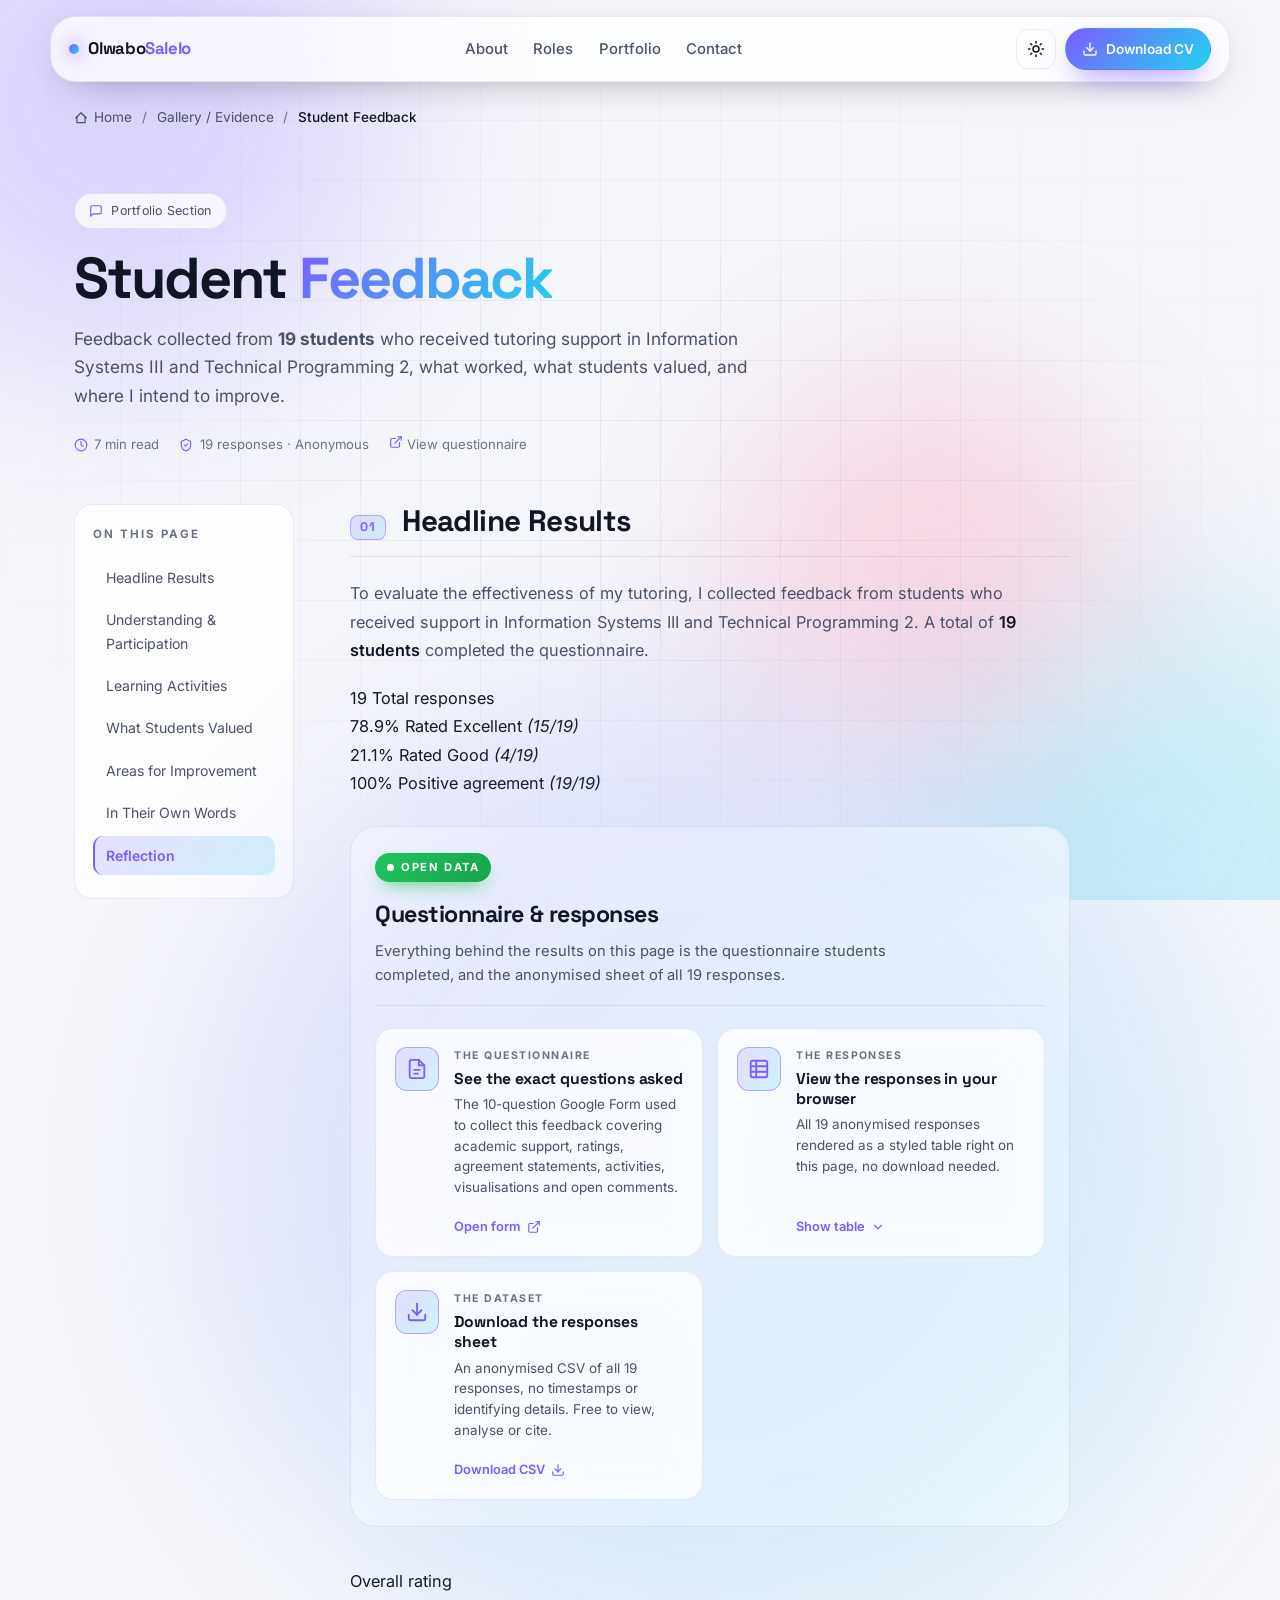
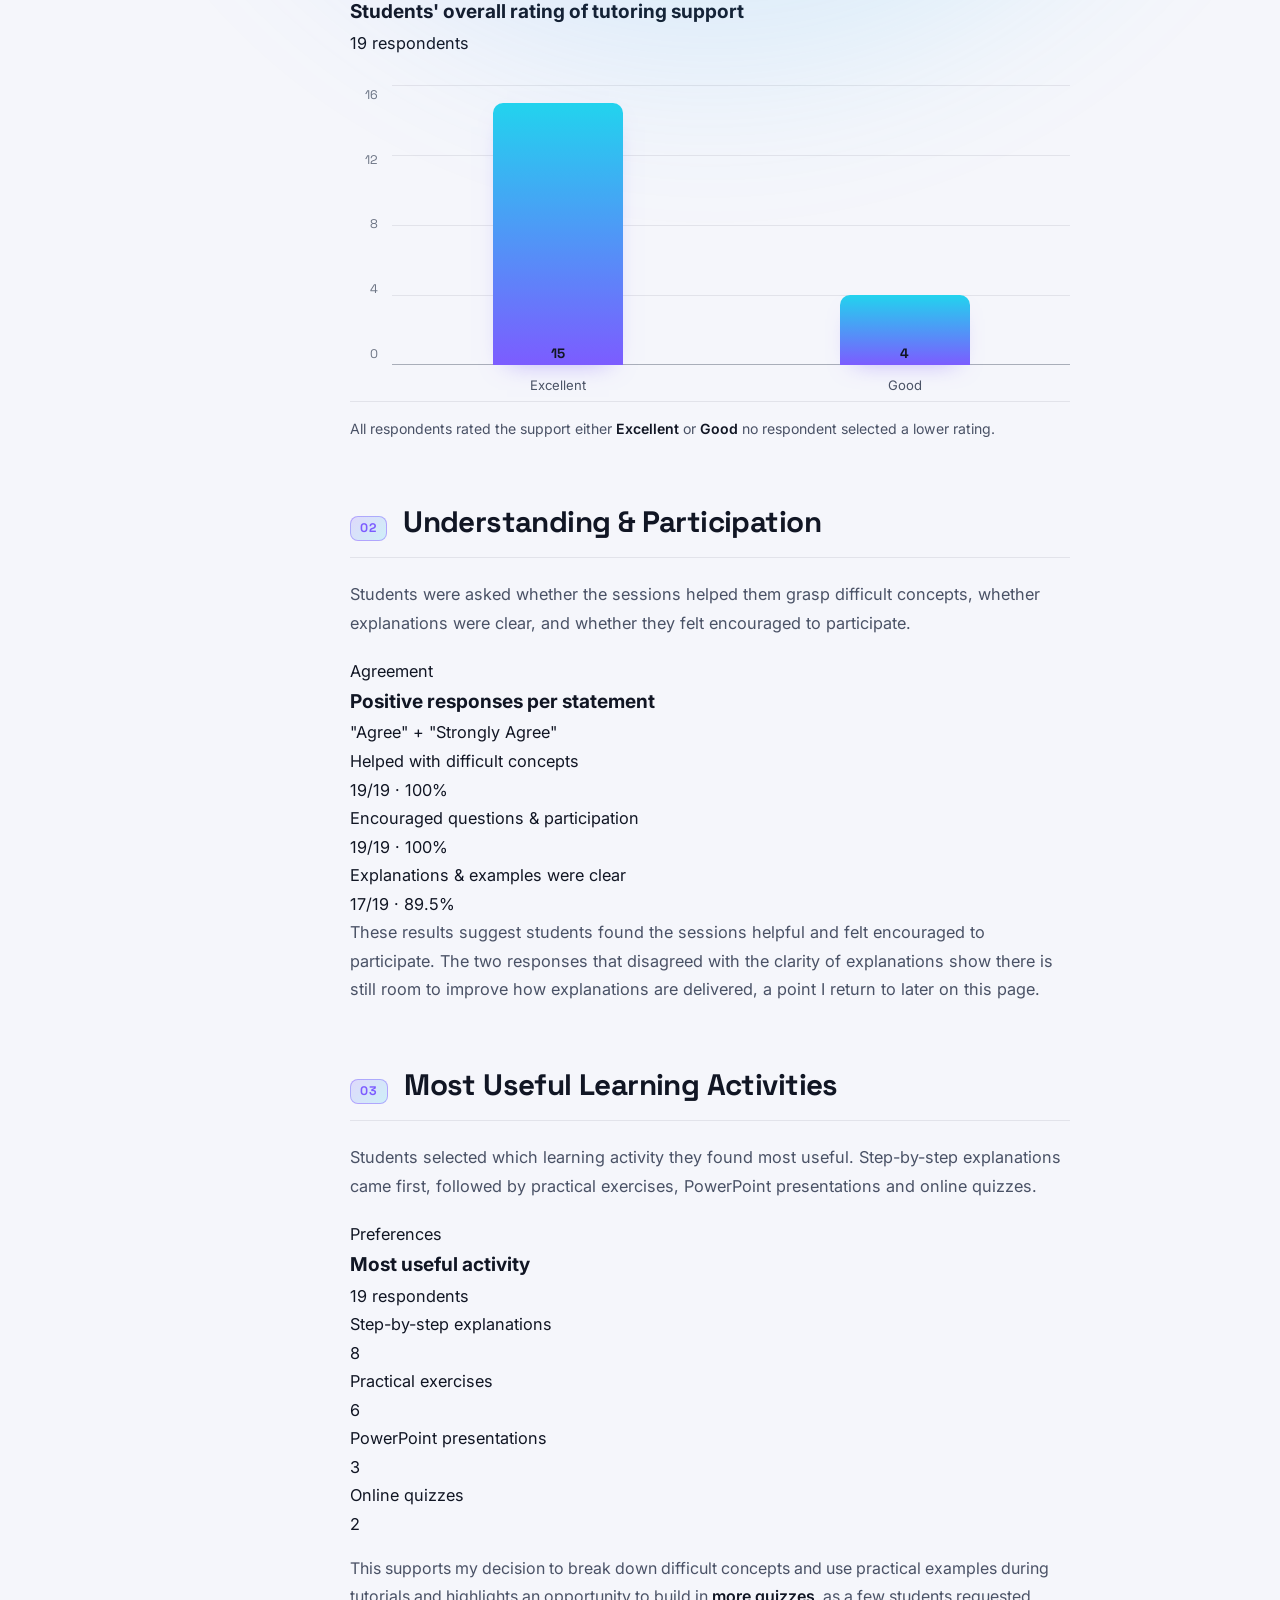
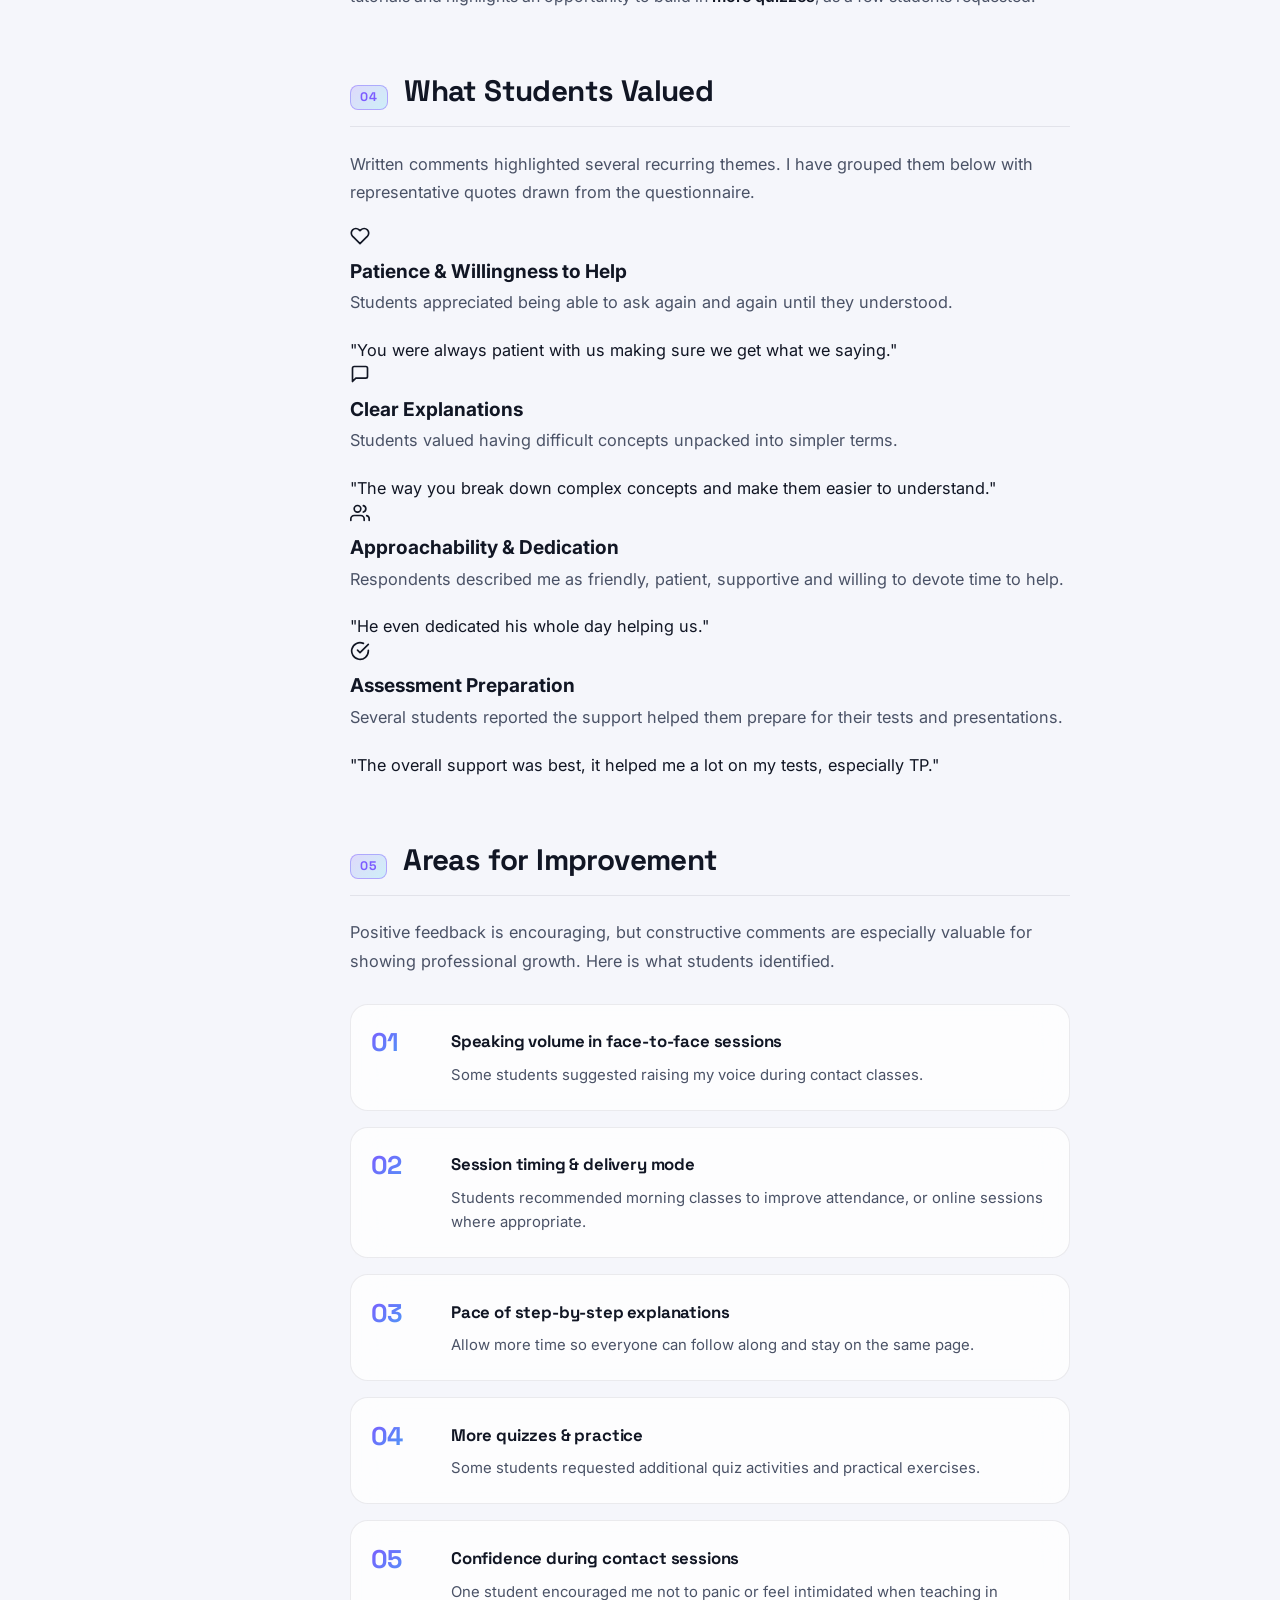
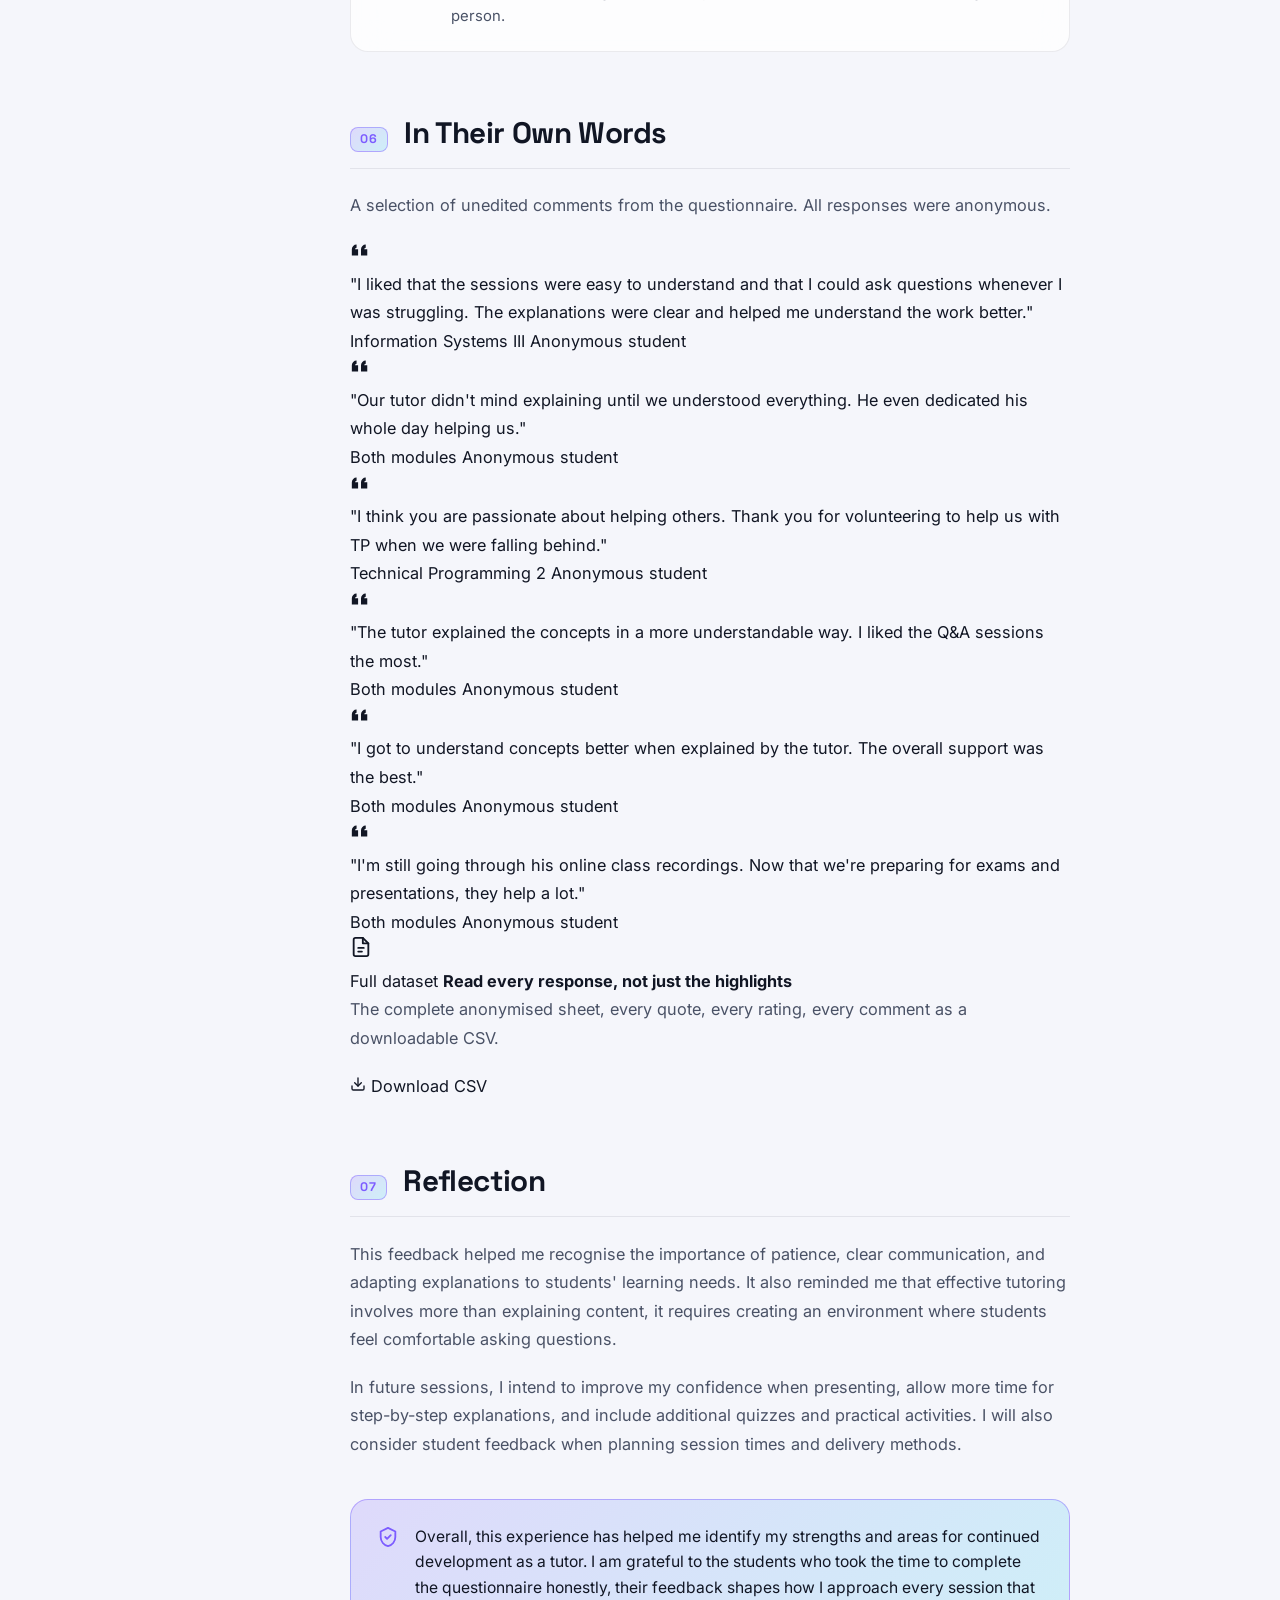
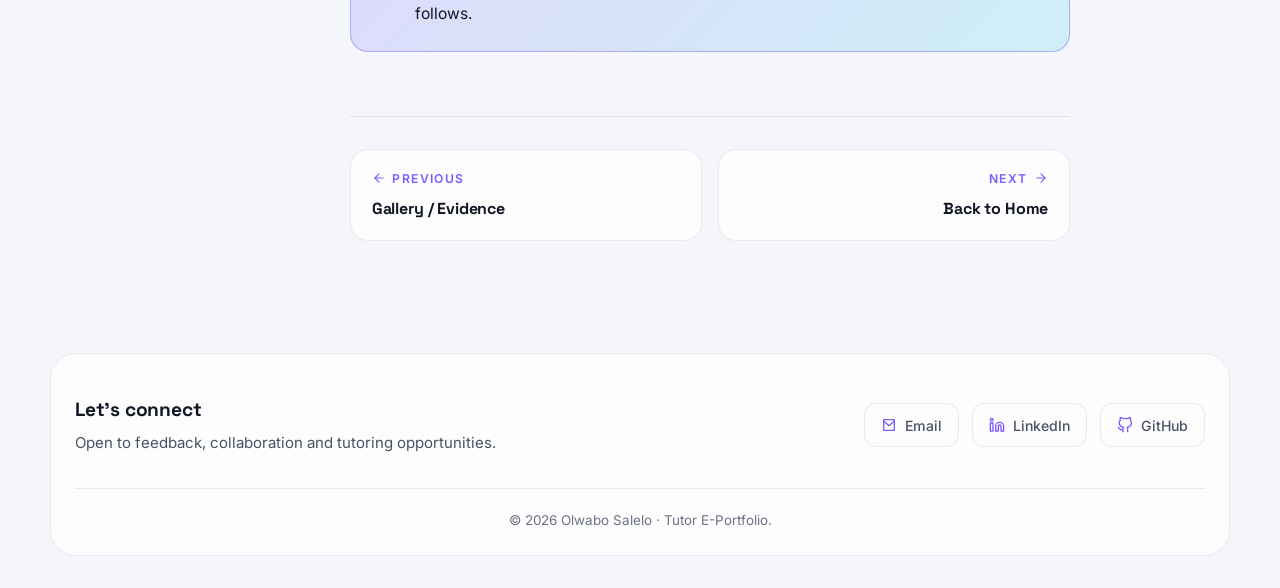
==== pages/feedback.html @ c68f1d9f "Initial commit" ====
<!DOCTYPE html>
<html lang="en" data-theme="dark">
<head>
  <meta charset="UTF-8" />
  <meta name="viewport" content="width=device-width, initial-scale=1.0" />
  <title>Student Feedback | Olwabo Salelo</title>
  <meta name="description" content="Student Feedback — results from 19 students who received tutoring support in Information Systems III and Technical Programming 2." />

  <link rel="preconnect" href="https://fonts.googleapis.com" />
  <link rel="preconnect" href="https://fonts.gstatic.com" crossorigin />
  <link href="https://fonts.googleapis.com/css2?family=Inter:wght@300;400;500;600;700;800&family=Space+Grotesk:wght@500;600;700&display=swap" rel="stylesheet" />

  <link rel="icon" href="../assets/icons/favicon.svg" type="image/svg+xml" />
  <link rel="stylesheet" href="../styles.css" />
  <link rel="stylesheet" href="pages.css" />
</head>
<body>
  <div class="bg-orbs" aria-hidden="true">
    <span class="orb orb-1"></span>
    <span class="orb orb-2"></span>
    <span class="orb orb-3"></span>
    <span class="grid-overlay"></span>
  </div>

  <header class="navbar">
    <a href="../index.html" class="brand" aria-label="Home">
      <span class="brand-dot"></span>
      <span>Olwabo<span class="accent">Salelo</span></span>
    </a>
    <nav class="nav-links" aria-label="Primary">
      <a href="../index.html#about">About</a>
      <a href="../index.html#roles">Roles</a>
      <a href="../index.html#portfolio">Portfolio</a>
      <a href="../index.html#contact">Contact</a>
    </nav>
    <div class="nav-actions">
      <button id="themeToggle" class="icon-btn" aria-label="Toggle theme" title="Toggle theme">
        <svg class="icon-sun" viewBox="0 0 24 24" width="18" height="18" fill="none" stroke="currentColor" stroke-width="2" stroke-linecap="round" stroke-linejoin="round">
          <circle cx="12" cy="12" r="4"/>
          <path d="M12 2v2M12 20v2M4.93 4.93l1.41 1.41M17.66 17.66l1.41 1.41M2 12h2M20 12h2M4.93 19.07l1.41-1.41M17.66 6.34l1.41-1.41"/>
        </svg>
        <svg class="icon-moon" viewBox="0 0 24 24" width="18" height="18" fill="none" stroke="currentColor" stroke-width="2" stroke-linecap="round" stroke-linejoin="round">
          <path d="M21 12.79A9 9 0 1 1 11.21 3 7 7 0 0 0 21 12.79z"/>
        </svg>
      </button>
      <a href="../assets/cv/Olwabo-Salelo-CV.pdf" class="btn btn-primary btn-sm" download>
        <svg viewBox="0 0 24 24" width="16" height="16" fill="none" stroke="currentColor" stroke-width="2" stroke-linecap="round" stroke-linejoin="round">
          <path d="M21 15v4a2 2 0 0 1-2 2H5a2 2 0 0 1-2-2v-4"/>
          <polyline points="7 10 12 15 17 10"/>
          <line x1="12" y1="15" x2="12" y2="3"/>
        </svg>
        <span class="btn-label">Download CV</span>
      </a>
    </div>
  </header>

  <nav class="breadcrumb" aria-label="Breadcrumb">
    <a href="../index.html">
      <svg viewBox="0 0 24 24" width="14" height="14" fill="none" stroke="currentColor" stroke-width="2" stroke-linecap="round" stroke-linejoin="round">
        <path d="M3 12l9-9 9 9"/>
        <path d="M5 10v10h14V10"/>
      </svg>
      Home
    </a>
    <span class="crumb-sep">/</span>
    <a href="gallery.html">Gallery / Evidence</a>
    <span class="crumb-sep">/</span>
    <span class="crumb-current">Student Feedback</span>
  </nav>

  <section class="page-hero">
    <span class="pill">
      <svg viewBox="0 0 24 24" width="14" height="14" fill="none" stroke="currentColor" stroke-width="2" stroke-linecap="round" stroke-linejoin="round">
        <path d="M21 15a2 2 0 0 1-2 2H7l-4 4V5a2 2 0 0 1 2-2h14a2 2 0 0 1 2 2z"/>
      </svg>
      Portfolio Section
    </span>

    <h1>Student <span class="gradient-text">Feedback</span></h1>

    <p class="page-lead">
      Feedback collected from <strong>19 students</strong> who received tutoring support in
      Information Systems III and Technical Programming 2, what worked, what students valued,
      and where I intend to improve.
    </p>

    <div class="page-meta">
      <span>
        <svg viewBox="0 0 24 24" width="14" height="14" fill="none" stroke="currentColor" stroke-width="2" stroke-linecap="round" stroke-linejoin="round">
          <circle cx="12" cy="12" r="10"/>
          <path d="M12 6v6l4 2"/>
        </svg>
        7 min read
      </span>
      <span>
        <svg viewBox="0 0 24 24" width="14" height="14" fill="none" stroke="currentColor" stroke-width="2" stroke-linecap="round" stroke-linejoin="round">
          <path d="M12 2 4 6v6c0 5 3.5 9 8 10 4.5-1 8-5 8-10V6l-8-4z"/>
          <polyline points="9 12 11 14 15 10"/>
        </svg>
        19 responses · Anonymous
      </span>
      <a class="page-meta-link" href="https://forms.gle/jVJKNFsM5Pv3SFj68" target="_blank" rel="noopener">
        <svg viewBox="0 0 24 24" width="14" height="14" fill="none" stroke="currentColor" stroke-width="2" stroke-linecap="round" stroke-linejoin="round">
          <path d="M18 13v6a2 2 0 0 1-2 2H5a2 2 0 0 1-2-2V8a2 2 0 0 1 2-2h6"/>
          <polyline points="15 3 21 3 21 9"/>
          <line x1="10" y1="14" x2="21" y2="3"/>
        </svg>
        View questionnaire
      </a>
    </div>
  </section>

  <main class="page-layout">
    <!-- Sticky TOC -->
    <aside class="toc" aria-label="On this page">
      <p class="toc-title">On this page</p>
      <ul>
        <li><a href="#headline" class="toc-link">Headline Results</a></li>
        <li><a href="#understanding" class="toc-link">Understanding &amp; Participation</a></li>
        <li><a href="#activities" class="toc-link">Learning Activities</a></li>
        <li><a href="#appreciated" class="toc-link">What Students Valued</a></li>
        <li><a href="#improve" class="toc-link">Areas for Improvement</a></li>
        <li><a href="#voices" class="toc-link">In Their Own Words</a></li>
        <li><a href="#reflection" class="toc-link">Reflection</a></li>
      </ul>
    </aside>

    <article class="prose">
      <section id="headline" class="prose-section">
        <h2 class="prose-h2">
          <span class="h2-num">01</span>
          Headline Results
        </h2>

        <p>
          To evaluate the effectiveness of my tutoring, I collected feedback from students
          who received support in Information Systems III and Technical Programming 2.
          A total of <strong>19 students</strong> completed the questionnaire.
        </p>

        <div class="stat-cards">
          <div class="stat-card">
            <span class="stat-card-value">19</span>
            <span class="stat-card-label">Total responses</span>
          </div>
          <div class="stat-card">
            <span class="stat-card-value">78.9<span class="stat-card-unit">%</span></span>
            <span class="stat-card-label">Rated Excellent <em>(15/19)</em></span>
          </div>
          <div class="stat-card">
            <span class="stat-card-value">21.1<span class="stat-card-unit">%</span></span>
            <span class="stat-card-label">Rated Good <em>(4/19)</em></span>
          </div>
          <div class="stat-card">
            <span class="stat-card-value">100<span class="stat-card-unit">%</span></span>
            <span class="stat-card-label">Positive agreement <em>(19/19)</em></span>
          </div>
        </div>

        <div class="open-data">
          <header class="open-data-head">
            <span class="open-data-badge">
              <span class="open-data-dot"></span>
              Open data
            </span>
            <h3>Questionnaire &amp; responses</h3>
            <p>
              Everything behind the results on this page is the questionnaire students
              completed, and the anonymised sheet of all 19 responses.
            </p>
          </header>

          <div class="open-data-grid">

            <a class="open-data-card" href="https://forms.gle/jVJKNFsM5Pv3SFj68" target="_blank" rel="noopener">
              <div class="open-data-icon">
                <svg viewBox="0 0 24 24" width="22" height="22" fill="none" stroke="currentColor" stroke-width="2" stroke-linecap="round" stroke-linejoin="round">
                  <path d="M14 2H6a2 2 0 0 0-2 2v16a2 2 0 0 0 2 2h12a2 2 0 0 0 2-2V8z"/>
                  <polyline points="14 2 14 8 20 8"/>
                  <line x1="9" y1="13" x2="15" y2="13"/>
                  <line x1="9" y1="17" x2="13" y2="17"/>
                </svg>
              </div>
              <div class="open-data-body">
                <span class="open-data-label">The questionnaire</span>
                <strong>See the exact questions asked</strong>
                <p>
                  The 10-question Google Form used to collect this feedback covering
                  academic support, ratings, agreement statements, activities,
                  visualisations and open comments.
                </p>
              </div>
              <span class="open-data-action">
                Open form
                <svg viewBox="0 0 24 24" width="14" height="14" fill="none" stroke="currentColor" stroke-width="2" stroke-linecap="round" stroke-linejoin="round">
                  <path d="M18 13v6a2 2 0 0 1-2 2H5a2 2 0 0 1-2-2V8a2 2 0 0 1 2-2h6"/>
                  <polyline points="15 3 21 3 21 9"/>
                  <line x1="10" y1="14" x2="21" y2="3"/>
                </svg>
              </span>
            </a>

            <button class="open-data-card" type="button" data-toggle-responses aria-expanded="false" aria-controls="responsesTable">
              <div class="open-data-icon">
                <svg viewBox="0 0 24 24" width="22" height="22" fill="none" stroke="currentColor" stroke-width="2" stroke-linecap="round" stroke-linejoin="round">
                  <rect x="3" y="3" width="18" height="18" rx="2"/>
                  <line x1="3" y1="9" x2="21" y2="9"/>
                  <line x1="3" y1="15" x2="21" y2="15"/>
                  <line x1="9" y1="3" x2="9" y2="21"/>
                </svg>
              </div>
              <div class="open-data-body">
                <span class="open-data-label">The responses</span>
                <strong id="responsesToggleLabel">View the responses in your browser</strong>
                <p>
                  All 19 anonymised responses rendered as a styled table right on this
                  page, no download needed.
                </p>
              </div>
              <span class="open-data-action">
                <span id="responsesToggleText">Show table</span>
                <svg viewBox="0 0 24 24" width="14" height="14" fill="none" stroke="currentColor" stroke-width="2" stroke-linecap="round" stroke-linejoin="round">
                  <polyline points="6 9 12 15 18 9"/>
                </svg>
              </span>
            </button>

            <a class="open-data-card" href="../assets/docs/feedback/student-feedback-2026.csv" download="student-feedback-2026.csv">
              <div class="open-data-icon">
                <svg viewBox="0 0 24 24" width="22" height="22" fill="none" stroke="currentColor" stroke-width="2" stroke-linecap="round" stroke-linejoin="round">
                  <path d="M21 15v4a2 2 0 0 1-2 2H5a2 2 0 0 1-2-2v-4"/>
                  <polyline points="7 10 12 15 17 10"/>
                  <line x1="12" y1="15" x2="12" y2="3"/>
                </svg>
              </div>
              <div class="open-data-body">
                <span class="open-data-label">The dataset</span>
                <strong>Download the responses sheet</strong>
                <p>
                  An anonymised CSV of all 19 responses, no timestamps or identifying
                  details. Free to view, analyse or cite.
                </p>
              </div>
              <span class="open-data-action">
                Download CSV
                <svg viewBox="0 0 24 24" width="14" height="14" fill="none" stroke="currentColor" stroke-width="2" stroke-linecap="round" stroke-linejoin="round">
                  <path d="M21 15v4a2 2 0 0 1-2 2H5a2 2 0 0 1-2-2v-4"/>
                  <polyline points="7 10 12 15 17 10"/>
                  <line x1="12" y1="15" x2="12" y2="3"/>
                </svg>
              </span>
            </a>

          </div>


          <div class="responses-table-wrap" id="responsesTable" hidden>
            <div class="responses-toolbar">
              <span class="responses-count">19 responses · Anonymous</span>
              <div class="responses-toolbar-actions">
                <label class="responses-search">
                  <svg viewBox="0 0 24 24" width="14" height="14" fill="none" stroke="currentColor" stroke-width="2" stroke-linecap="round" stroke-linejoin="round">
                    <circle cx="11" cy="11" r="8"/>
                    <line x1="21" y1="21" x2="16.65" y2="16.65"/>
                  </svg>
                  <input type="search" placeholder="Filter responses…" aria-label="Filter responses" />
                </label>
                <a class="responses-download" href="../assets/docs/feedback/student-feedback-2026.csv" download="student-feedback-2026.csv">
                  <svg viewBox="0 0 24 24" width="14" height="14" fill="none" stroke="currentColor" stroke-width="2" stroke-linecap="round" stroke-linejoin="round">
                    <path d="M21 15v4a2 2 0 0 1-2 2H5a2 2 0 0 1-2-2v-4"/>
                    <polyline points="7 10 12 15 17 10"/>
                    <line x1="12" y1="15" x2="12" y2="3"/>
                  </svg>
                  CSV
                </a>
              </div>
            </div>

            <div class="responses-scroll">
              <table class="responses-table">
                <thead>
                  <tr>
                    <th>#</th>
                    <th>Support</th>
                    <th>Rating</th>
                    <th>Helped concepts</th>
                    <th>Clear explanations</th>
                    <th>Encouraged participation</th>
                    <th>Most useful activity</th>
                    <th>Visualisations</th>
                    <th>Liked most</th>
                    <th>Could improve</th>
                  </tr>
                </thead>
                <tbody>
                  <tr>
                    <td>1</td>
                    <td>Both</td>
                    <td><span class="rating rating-good">Good</span></td>
                    <td>Agree</td>
                    <td>Strongly Agree</td>
                    <td>Strongly Agree</td>
                    <td>Online quizzes</td>
                    <td>Useful</td>
                    <td>You were too open and showing willingness to help.</td>
                    <td>None</td>
                  </tr>
                  <tr>
                    <td>2</td>
                    <td>Both</td>
                    <td><span class="rating rating-good">Good</span></td>
                    <td>Agree</td>
                    <td>Disagree</td>
                    <td>Strongly Agree</td>
                    <td>Step-by-step explanations</td>
                    <td>Useful</td>
                    <td>You were always patient with us making sure we get what we saying.</td>
                    <td>Try free morning classes, if afternoon try making your class online</td>
                  </tr>
                  <tr>
                    <td>3</td>
                    <td>Both</td>
                    <td><span class="rating rating-good">Good</span></td>
                    <td>Agree</td>
                    <td>Agree</td>
                    <td>Agree</td>
                    <td>Step-by-step explanations</td>
                    <td>Useful</td>
                    <td>Your patience towards us.</td>
                    <td>If you want contact class with more attendance try morning and raise your voice a bit</td>
                  </tr>
                  <tr>
                    <td>4</td>
                    <td>IS III Tutor</td>
                    <td><span class="rating rating-excellent">Excellent</span></td>
                    <td>Agree</td>
                    <td>Agree</td>
                    <td>Agree</td>
                    <td>PowerPoint presentations</td>
                    <td>Useful</td>
                    <td>Asking questions to understand.</td>
                    <td>Nothing</td>
                  </tr>
                  <tr>
                    <td>5</td>
                    <td>IS III Tutor</td>
                    <td><span class="rating rating-excellent">Excellent</span></td>
                    <td>Strongly Agree</td>
                    <td>Strongly Agree</td>
                    <td>Strongly Agree</td>
                    <td>Step-by-step explanations</td>
                    <td>Very useful</td>
                    <td>I liked that the sessions were easy to understand and that I could ask questions whenever I was struggling.</td>
                    <td>Everything was good on my side</td>
                  </tr>
                  <tr>
                    <td>6</td>
                    <td>Both</td>
                    <td><span class="rating rating-excellent">Excellent</span></td>
                    <td>Strongly Agree</td>
                    <td>Strongly Agree</td>
                    <td>Agree</td>
                    <td>Step-by-step explanations</td>
                    <td>Useful</td>
                    <td>You are patient and understand, and that made it easy to gradually improve us with your sessions.</td>
                    <td>Get more time for step by step explanations so that everyone be on the same page</td>
                  </tr>
                  <tr>
                    <td>7</td>
                    <td>IS III Tutor</td>
                    <td><span class="rating rating-excellent">Excellent</span></td>
                    <td>Strongly Agree</td>
                    <td>Strongly Agree</td>
                    <td>Strongly Agree</td>
                    <td>Practical exercises</td>
                    <td>Very useful</td>
                    <td>The tutor was very helpful and helped me achieve good marks.</td>
                    <td>No comment</td>
                  </tr>
                  <tr>
                    <td>8</td>
                    <td>IS III Tutor</td>
                    <td><span class="rating rating-excellent">Excellent</span></td>
                    <td>Strongly Agree</td>
                    <td>Strongly Agree</td>
                    <td>Strongly Agree</td>
                    <td>Step-by-step explanations</td>
                    <td>Did not use</td>
                    <td>I learnt new strategies to answer questions and gained more knowledge.</td>
                    <td>You're good for me</td>
                  </tr>
                  <tr>
                    <td>9</td>
                    <td>Both</td>
                    <td><span class="rating rating-excellent">Excellent</span></td>
                    <td>Strongly Agree</td>
                    <td>Strongly Agree</td>
                    <td>Strongly Agree</td>
                    <td>PowerPoint presentations</td>
                    <td>Did not use</td>
                    <td>I got to understand concepts better when explained by tutor.</td>
                    <td>More quizzes</td>
                  </tr>
                  <tr>
                    <td>10</td>
                    <td>Both</td>
                    <td><span class="rating rating-excellent">Excellent</span></td>
                    <td>Strongly Agree</td>
                    <td>Strongly Agree</td>
                    <td>Strongly Agree</td>
                    <td>PowerPoint presentations</td>
                    <td>Useful</td>
                    <td>The tutor gives us more explanations.</td>
                    <td>Have more quiz activities</td>
                  </tr>
                  <tr>
                    <td>11</td>
                    <td>IS III Tutor</td>
                    <td><span class="rating rating-excellent">Excellent</span></td>
                    <td>Strongly Agree</td>
                    <td>Strongly Agree</td>
                    <td>Strongly Agree</td>
                    <td>Online quizzes</td>
                    <td>Very useful</td>
                    <td>Quizzes after session.</td>
                    <td>Nothing, you're just perfect</td>
                  </tr>
                  <tr>
                    <td>12</td>
                    <td>Both</td>
                    <td><span class="rating rating-excellent">Excellent</span></td>
                    <td>Strongly Agree</td>
                    <td>Strongly Agree</td>
                    <td>Strongly Agree</td>
                    <td>Practical exercises</td>
                    <td>Useful</td>
                    <td>Our tutor didn't mind explaining until we understood everything — he even dedicated his whole day helping us.</td>
                    <td>I don't think there's anything the tutor could improve, he's the best</td>
                  </tr>
                  <tr>
                    <td>13</td>
                    <td>Both</td>
                    <td><span class="rating rating-excellent">Excellent</span></td>
                    <td>Agree</td>
                    <td>Agree</td>
                    <td>Agree</td>
                    <td>Step-by-step explanations</td>
                    <td>Useful</td>
                    <td>The patience and dedication of the tutor.</td>
                    <td>Nothing, you're good at what you're doing</td>
                  </tr>
                  <tr>
                    <td>14</td>
                    <td>IS III Tutor</td>
                    <td><span class="rating rating-excellent">Excellent</span></td>
                    <td>Agree</td>
                    <td>Agree</td>
                    <td>Agree</td>
                    <td>Step-by-step explanations</td>
                    <td>Did not use</td>
                    <td>They made sense.</td>
                    <td>Raise your voice a bit</td>
                  </tr>
                  <tr>
                    <td>15</td>
                    <td>IS III Tutor</td>
                    <td><span class="rating rating-excellent">Excellent</span></td>
                    <td>Strongly Agree</td>
                    <td>Strongly Agree</td>
                    <td>Strongly Agree</td>
                    <td>Practical exercises</td>
                    <td>Did not use</td>
                    <td>He explains everything clearly.</td>
                    <td>Nothing</td>
                  </tr>
                  <tr>
                    <td>16</td>
                    <td>Both</td>
                    <td><span class="rating rating-excellent">Excellent</span></td>
                    <td>Strongly Agree</td>
                    <td>Agree</td>
                    <td>Strongly Agree</td>
                    <td>Practical exercises</td>
                    <td>Very useful</td>
                    <td>The tutor is friendly and easy to talk to.</td>
                    <td>I think you are perfect</td>
                  </tr>
                  <tr>
                    <td>17</td>
                    <td>Both</td>
                    <td><span class="rating rating-excellent">Excellent</span></td>
                    <td>Strongly Agree</td>
                    <td>Strongly Agree</td>
                    <td>Strongly Agree</td>
                    <td>Practical exercises</td>
                    <td>Very useful</td>
                    <td>The way you break down complex concepts and make them easier to understand.</td>
                    <td>I don't think there is anything you need to improve on</td>
                  </tr>
                  <tr>
                    <td>18</td>
                    <td>Both</td>
                    <td><span class="rating rating-excellent">Excellent</span></td>
                    <td>Strongly Agree</td>
                    <td>Strongly Agree</td>
                    <td>Agree</td>
                    <td>Step-by-step explanations</td>
                    <td>Very useful</td>
                    <td>The tutor explained the concepts in a more understandable way. I liked the Q&amp;A sessions more.</td>
                    <td>Stop being afraid of the students during contact classes, your pace is fine, don't panic</td>
                  </tr>
                  <tr>
                    <td>19</td>
                    <td>Both</td>
                    <td><span class="rating rating-excellent">Excellent</span></td>
                    <td>Strongly Agree</td>
                    <td>Strongly Agree</td>
                    <td>Strongly Agree</td>
                    <td>Step-by-step explanations</td>
                    <td>Very useful</td>
                    <td>The way he explains.</td>
                    <td>Nothing I noticed</td>
                  </tr>
                </tbody>
              </table>
            </div>
          </div>

        </div>

        <div class="chart-card">
          <div class="chart-head">
            <div>
              <span class="chart-eyebrow">Overall rating</span>
              <h3>Students' overall rating of tutoring support</h3>
            </div>
            <span class="chart-note">19 respondents</span>
          </div>

          <div class="column-chart" role="img" aria-label="Column chart of overall rating: 15 excellent, 4 good">
            <div class="column-y-axis" aria-hidden="true">
              <span>16</span><span>12</span><span>8</span><span>4</span><span>0</span>
            </div>

            <div class="column-plot">
              <div class="column-grid" aria-hidden="true">
                <span></span><span></span><span></span><span></span><span></span>
              </div>

              <div class="column-set" style="--max: 16;">
                <div class="column-item">
                  <div class="column-bar" data-value="15" style="--h: 15;"></div>
                  <span class="column-value">15</span>
                  <span class="column-label">Excellent</span>
                </div>
                <div class="column-item">
                  <div class="column-bar" data-value="4" style="--h: 4;"></div>
                  <span class="column-value">4</span>
                  <span class="column-label">Good</span>
                </div>
              </div>
            </div>
          </div>

          <p class="chart-footnote">
            All respondents rated the support either <strong>Excellent</strong> or
            <strong>Good</strong> no respondent selected a lower rating.
          </p>
        </div>
      </section>


      <section id="understanding" class="prose-section">
        <h2 class="prose-h2">
          <span class="h2-num">02</span>
          Understanding &amp; Participation
        </h2>

        <p>
          Students were asked whether the sessions helped them grasp difficult concepts,
          whether explanations were clear, and whether they felt encouraged to participate.
        </p>

        <div class="chart-card">
          <div class="chart-head">
            <div>
              <span class="chart-eyebrow">Agreement</span>
              <h3>Positive responses per statement</h3>
            </div>
            <span class="chart-note">"Agree" + "Strongly Agree"</span>
          </div>

          <div class="bar-chart" role="img" aria-label="Bar chart of agreement across three statements">
            <div class="bar-row">
              <span class="bar-label">Helped with difficult concepts</span>
              <div class="bar-track">
                <span class="bar-fill" data-percent="100"><span class="bar-value">19/19 · 100%</span></span>
              </div>
            </div>
            <div class="bar-row">
              <span class="bar-label">Encouraged questions &amp; participation</span>
              <div class="bar-track">
                <span class="bar-fill" data-percent="100"><span class="bar-value">19/19 · 100%</span></span>
              </div>
            </div>
            <div class="bar-row">
              <span class="bar-label">Explanations &amp; examples were clear</span>
              <div class="bar-track">
                <span class="bar-fill" data-percent="89"><span class="bar-value">17/19 · 89.5%</span></span>
              </div>
            </div>
          </div>
        </div>

        <p>
          These results suggest students found the sessions helpful and felt encouraged to
          participate. The two responses that disagreed with the clarity of explanations
          show there is still room to improve how explanations are delivered, a point I
          return to later on this page.
        </p>
      </section>

      <section id="activities" class="prose-section">
        <h2 class="prose-h2">
          <span class="h2-num">03</span>
          Most Useful Learning Activities
        </h2>

        <p>
          Students selected which learning activity they found most useful. Step-by-step
          explanations came first, followed by practical exercises, PowerPoint
          presentations and online quizzes.
        </p>

        <div class="chart-card">
          <div class="chart-head">
            <div>
              <span class="chart-eyebrow">Preferences</span>
              <h3>Most useful activity</h3>
            </div>
            <span class="chart-note">19 respondents</span>
          </div>

          <div class="bar-chart">
            <div class="bar-row">
              <span class="bar-label">Step-by-step explanations</span>
              <div class="bar-track">
                <span class="bar-fill" data-percent="42"><span class="bar-value">8</span></span>
              </div>
            </div>
            <div class="bar-row">
              <span class="bar-label">Practical exercises</span>
              <div class="bar-track">
                <span class="bar-fill" data-percent="32"><span class="bar-value">6</span></span>
              </div>
            </div>
            <div class="bar-row">
              <span class="bar-label">PowerPoint presentations</span>
              <div class="bar-track">
                <span class="bar-fill" data-percent="16"><span class="bar-value">3</span></span>
              </div>
            </div>
            <div class="bar-row">
              <span class="bar-label">Online quizzes</span>
              <div class="bar-track">
                <span class="bar-fill" data-percent="10"><span class="bar-value">2</span></span>
              </div>
            </div>
          </div>
        </div>

        <p class="prose-tail">
          This supports my decision to break down difficult concepts and use practical
          examples during tutorials and highlights an opportunity to build in
          <strong>more quizzes</strong>, as a few students requested.
        </p>
      </section>

      <section id="appreciated" class="prose-section">
        <h2 class="prose-h2">
          <span class="h2-num">04</span>
          What Students Valued
        </h2>

        <p>
          Written comments highlighted several recurring themes. I have grouped them below
          with representative quotes drawn from the questionnaire.
        </p>

        <div class="theme-grid">
          <div class="theme-card">
            <div class="theme-icon">
              <svg viewBox="0 0 24 24" width="20" height="20" fill="none" stroke="currentColor" stroke-width="2" stroke-linecap="round" stroke-linejoin="round">
                <path d="M20.84 4.61a5.5 5.5 0 0 0-7.78 0L12 5.67l-1.06-1.06a5.5 5.5 0 0 0-7.78 7.78l1.06 1.06L12 21.23l7.78-7.78 1.06-1.06a5.5 5.5 0 0 0 0-7.78z"/>
              </svg>
            </div>
            <h3>Patience &amp; Willingness to Help</h3>
            <p>
              Students appreciated being able to ask again and again until they understood.
            </p>
            <blockquote class="theme-quote">
              "You were always patient with us making sure we get what we saying."
            </blockquote>
          </div>

          <div class="theme-card">
            <div class="theme-icon">
              <svg viewBox="0 0 24 24" width="20" height="20" fill="none" stroke="currentColor" stroke-width="2" stroke-linecap="round" stroke-linejoin="round">
                <path d="M21 15a2 2 0 0 1-2 2H7l-4 4V5a2 2 0 0 1 2-2h14a2 2 0 0 1 2 2z"/>
              </svg>
            </div>
            <h3>Clear Explanations</h3>
            <p>
              Students valued having difficult concepts unpacked into simpler terms.
            </p>
            <blockquote class="theme-quote">
              "The way you break down complex concepts and make them easier to understand."
            </blockquote>
          </div>

          <div class="theme-card">
            <div class="theme-icon">
              <svg viewBox="0 0 24 24" width="20" height="20" fill="none" stroke="currentColor" stroke-width="2" stroke-linecap="round" stroke-linejoin="round">
                <path d="M17 21v-2a4 4 0 0 0-4-4H5a4 4 0 0 0-4 4v2"/>
                <circle cx="9" cy="7" r="4"/>
                <path d="M23 21v-2a4 4 0 0 0-3-3.87"/>
                <path d="M16 3.13a4 4 0 0 1 0 7.75"/>
              </svg>
            </div>
            <h3>Approachability &amp; Dedication</h3>
            <p>
              Respondents described me as friendly, patient, supportive and willing to
              devote time to help.
            </p>
            <blockquote class="theme-quote">
              "He even dedicated his whole day helping us."
            </blockquote>
          </div>

          <div class="theme-card">
            <div class="theme-icon">
              <svg viewBox="0 0 24 24" width="20" height="20" fill="none" stroke="currentColor" stroke-width="2" stroke-linecap="round" stroke-linejoin="round">
                <path d="M22 11.08V12a10 10 0 1 1-5.93-9.14"/>
                <polyline points="22 4 12 14.01 9 11.01"/>
              </svg>
            </div>
            <h3>Assessment Preparation</h3>
            <p>
              Several students reported the support helped them prepare for their tests and
              presentations.
            </p>
            <blockquote class="theme-quote">
              "The overall support was best, it helped me a lot on my tests, especially TP."
            </blockquote>
          </div>
        </div>
      </section>

      <section id="improve" class="prose-section">
        <h2 class="prose-h2">
          <span class="h2-num">05</span>
          Areas for Improvement
        </h2>

        <p>
          Positive feedback is encouraging, but constructive comments are especially
          valuable for showing professional growth. Here is what students identified.
        </p>

        <div class="improve-list">
          <div class="improve-item">
            <div class="improve-num">01</div>
            <div class="improve-body">
              <h3>Speaking volume in face-to-face sessions</h3>
              <p>Some students suggested raising my voice during contact classes.</p>
            </div>
          </div>

          <div class="improve-item">
            <div class="improve-num">02</div>
            <div class="improve-body">
              <h3>Session timing &amp; delivery mode</h3>
              <p>
                Students recommended morning classes to improve attendance, or online
                sessions where appropriate.
              </p>
            </div>
          </div>

          <div class="improve-item">
            <div class="improve-num">03</div>
            <div class="improve-body">
              <h3>Pace of step-by-step explanations</h3>
              <p>
                Allow more time so everyone can follow along and stay on the same page.
              </p>
            </div>
          </div>

          <div class="improve-item">
            <div class="improve-num">04</div>
            <div class="improve-body">
              <h3>More quizzes &amp; practice</h3>
              <p>
                Some students requested additional quiz activities and practical exercises.
              </p>
            </div>
          </div>

          <div class="improve-item">
            <div class="improve-num">05</div>
            <div class="improve-body">
              <h3>Confidence during contact sessions</h3>
              <p>
                One student encouraged me not to panic or feel intimidated when teaching
                in person.
              </p>
            </div>
          </div>
        </div>
      </section>

      <section id="voices" class="prose-section">
        <h2 class="prose-h2">
          <span class="h2-num">06</span>
          In Their Own Words
        </h2>

        <p>
          A selection of unedited comments from the questionnaire. All responses were
          anonymous.
        </p>

        <div class="testimonial-grid">
          <figure class="testimonial">
            <svg class="testimonial-mark" viewBox="0 0 24 24" width="22" height="22" fill="currentColor" aria-hidden="true">
              <path d="M7.17 6A5.17 5.17 0 0 0 2 11.17V18h6.83v-6.83H5.5A1.67 1.67 0 0 1 7.17 9.5V6Zm10 0A5.17 5.17 0 0 0 12 11.17V18h6.83v-6.83H15.5A1.67 1.67 0 0 1 17.17 9.5V6Z"/>
            </svg>
            <blockquote>
              "I liked that the sessions were easy to understand and that I could ask
              questions whenever I was struggling. The explanations were clear and helped
              me understand the work better."
            </blockquote>
            <figcaption>
              <span class="testimonial-tag">Information Systems III</span>
              <span>Anonymous student</span>
            </figcaption>
          </figure>

          <figure class="testimonial">
            <svg class="testimonial-mark" viewBox="0 0 24 24" width="22" height="22" fill="currentColor" aria-hidden="true">
              <path d="M7.17 6A5.17 5.17 0 0 0 2 11.17V18h6.83v-6.83H5.5A1.67 1.67 0 0 1 7.17 9.5V6Zm10 0A5.17 5.17 0 0 0 12 11.17V18h6.83v-6.83H15.5A1.67 1.67 0 0 1 17.17 9.5V6Z"/>
            </svg>
            <blockquote>
              "Our tutor didn't mind explaining until we understood everything. He even
              dedicated his whole day helping us."
            </blockquote>
            <figcaption>
              <span class="testimonial-tag">Both modules</span>
              <span>Anonymous student</span>
            </figcaption>
          </figure>

          <figure class="testimonial">
            <svg class="testimonial-mark" viewBox="0 0 24 24" width="22" height="22" fill="currentColor" aria-hidden="true">
              <path d="M7.17 6A5.17 5.17 0 0 0 2 11.17V18h6.83v-6.83H5.5A1.67 1.67 0 0 1 7.17 9.5V6Zm10 0A5.17 5.17 0 0 0 12 11.17V18h6.83v-6.83H15.5A1.67 1.67 0 0 1 17.17 9.5V6Z"/>
            </svg>
            <blockquote>
              "I think you are passionate about helping others. Thank you for volunteering
              to help us with TP when we were falling behind."
            </blockquote>
            <figcaption>
              <span class="testimonial-tag">Technical Programming 2</span>
              <span>Anonymous student</span>
            </figcaption>
          </figure>

          <figure class="testimonial">
            <svg class="testimonial-mark" viewBox="0 0 24 24" width="22" height="22" fill="currentColor" aria-hidden="true">
              <path d="M7.17 6A5.17 5.17 0 0 0 2 11.17V18h6.83v-6.83H5.5A1.67 1.67 0 0 1 7.17 9.5V6Zm10 0A5.17 5.17 0 0 0 12 11.17V18h6.83v-6.83H15.5A1.67 1.67 0 0 1 17.17 9.5V6Z"/>
            </svg>
            <blockquote>
              "The tutor explained the concepts in a more understandable way. I liked the
              Q&amp;A sessions the most."
            </blockquote>
            <figcaption>
              <span class="testimonial-tag">Both modules</span>
              <span>Anonymous student</span>
            </figcaption>
          </figure>

          <figure class="testimonial">
            <svg class="testimonial-mark" viewBox="0 0 24 24" width="22" height="22" fill="currentColor" aria-hidden="true">
              <path d="M7.17 6A5.17 5.17 0 0 0 2 11.17V18h6.83v-6.83H5.5A1.67 1.67 0 0 1 7.17 9.5V6Zm10 0A5.17 5.17 0 0 0 12 11.17V18h6.83v-6.83H15.5A1.67 1.67 0 0 1 17.17 9.5V6Z"/>
            </svg>
            <blockquote>
              "I got to understand concepts better when explained by the tutor. The overall
              support was the best."
            </blockquote>
            <figcaption>
              <span class="testimonial-tag">Both modules</span>
              <span>Anonymous student</span>
            </figcaption>
          </figure>

          <figure class="testimonial">
            <svg class="testimonial-mark" viewBox="0 0 24 24" width="22" height="22" fill="currentColor" aria-hidden="true">
              <path d="M7.17 6A5.17 5.17 0 0 0 2 11.17V18h6.83v-6.83H5.5A1.67 1.67 0 0 1 7.17 9.5V6Zm10 0A5.17 5.17 0 0 0 12 11.17V18h6.83v-6.83H15.5A1.67 1.67 0 0 1 17.17 9.5V6Z"/>
            </svg>
            <blockquote>
              "I'm still going through his online class recordings. Now that we're preparing
              for exams and presentations, they help a lot."
            </blockquote>
            <figcaption>
              <span class="testimonial-tag">Both modules</span>
              <span>Anonymous student</span>
            </figcaption>
          </figure>
        </div>

        <div class="download-cta download-cta--compact">
          <div class="download-cta-icon">
            <svg viewBox="0 0 24 24" width="22" height="22" fill="none" stroke="currentColor" stroke-width="2" stroke-linecap="round" stroke-linejoin="round">
              <path d="M14 2H6a2 2 0 0 0-2 2v16a2 2 0 0 0 2 2h12a2 2 0 0 0 2-2V8z"/>
              <polyline points="14 2 14 8 20 8"/>
              <line x1="9" y1="13" x2="15" y2="13"/>
              <line x1="9" y1="17" x2="13" y2="17"/>
            </svg>
          </div>
          <div class="download-cta-body">
            <span class="download-cta-eyebrow">Full dataset</span>
            <strong>Read every response, not just the highlights</strong>
            <p>
              The complete anonymised sheet, every quote, every rating, every comment
              as a downloadable CSV.
            </p>
          </div>
          <a class="download-cta-btn" href="../assets/docs/feedback/student-feedback-2026.csv" download="student-feedback-2026.csv">
            <svg viewBox="0 0 24 24" width="16" height="16" fill="none" stroke="currentColor" stroke-width="2" stroke-linecap="round" stroke-linejoin="round">
              <path d="M21 15v4a2 2 0 0 1-2 2H5a2 2 0 0 1-2-2v-4"/>
              <polyline points="7 10 12 15 17 10"/>
              <line x1="12" y1="15" x2="12" y2="3"/>
            </svg>
            Download CSV
          </a>
        </div>
      </section>

      <section id="reflection" class="prose-section">
        <h2 class="prose-h2">
          <span class="h2-num">07</span>
          Reflection
        </h2>

        <p>
          This feedback helped me recognise the importance of patience, clear
          communication, and adapting explanations to students' learning needs. It also
          reminded me that effective tutoring involves more than explaining content, it
          requires creating an environment where students feel comfortable asking
          questions.
        </p>

        <p>
          In future sessions, I intend to improve my confidence when presenting, allow
          more time for step-by-step explanations, and include additional quizzes and
          practical activities. I will also consider student feedback when planning
          session times and delivery methods.
        </p>

        <div class="closing-note">
          <svg viewBox="0 0 24 24" width="22" height="22" fill="none" stroke="currentColor" stroke-width="2" stroke-linecap="round" stroke-linejoin="round">
            <path d="M12 2 4 6v6c0 5 3.5 9 8 10 4.5-1 8-5 8-10V6l-8-4z"/>
            <polyline points="9 12 11 14 15 10"/>
          </svg>
          <p>
            Overall, this experience has helped me identify my strengths and areas for
            continued development as a tutor. I am grateful to the students who took the
            time to complete the questionnaire honestly, their feedback shapes how I
            approach every session that follows.
          </p>
        </div>
      </section>

      <nav class="page-nav" aria-label="Portfolio navigation">
        <a href="gallery.html" class="page-nav-link page-nav-prev">
          <span class="page-nav-dir">
            <svg viewBox="0 0 24 24" width="14" height="14" fill="none" stroke="currentColor" stroke-width="2" stroke-linecap="round" stroke-linejoin="round">
              <line x1="19" y1="12" x2="5" y2="12"/>
              <polyline points="12 19 5 12 12 5"/>
            </svg>
            Previous
          </span>
          <strong>Gallery / Evidence</strong>
        </a>
        <a href="../index.html" class="page-nav-link page-nav-next">
          <span class="page-nav-dir">
            Next
            <svg viewBox="0 0 24 24" width="14" height="14" fill="none" stroke="currentColor" stroke-width="2" stroke-linecap="round" stroke-linejoin="round">
              <line x1="5" y1="12" x2="19" y2="12"/>
              <polyline points="12 5 19 12 12 19"/>
            </svg>
          </span>
          <strong>Back to Home</strong>
        </a>
      </nav>
    </article>
  </main>


  <footer id="contact" class="footer">
    <div class="footer-inner">
      <div>
        <h3>Let's connect</h3>
        <p>Open to feedback, collaboration and tutoring opportunities.</p>
      </div>
      <div class="footer-links">
        <a href="saleloolwabo99@gmail.com">
          <svg viewBox="0 0 24 24" width="16" height="16" fill="none" stroke="currentColor" stroke-width="2" stroke-linecap="round" stroke-linejoin="round">
            <path d="M4 4h16v16H4z"/>
            <polyline points="4 6 12 13 20 6"/>
          </svg>
          Email
        </a>
        <a href="www.linkedin.com/in/olwabo-salelo-0a4a72297" target="_blank" rel="noopener">
          <svg viewBox="0 0 24 24" width="16" height="16" fill="none" stroke="currentColor" stroke-width="2" stroke-linecap="round" stroke-linejoin="round">
            <path d="M16 8a6 6 0 0 1 6 6v7h-4v-7a2 2 0 0 0-4 0v7h-4v-7a6 6 0 0 1 6-6z"/>
            <rect x="2" y="9" width="4" height="12"/>
            <circle cx="4" cy="4" r="2"/>
          </svg>
          LinkedIn
        </a>
        <a href="https://github.com/Olwabo?tab=repositories" target="_blank" rel="noopener">
          <svg viewBox="0 0 24 24" width="16" height="16" fill="none" stroke="currentColor" stroke-width="2" stroke-linecap="round" stroke-linejoin="round">
            <path d="M9 19c-5 1.5-5-2.5-7-3m14 6v-3.87a3.37 3.37 0 0 0-.94-2.61c3.14-.35 6.44-1.54 6.44-7A5.44 5.44 0 0 0 20 4.77 5.07 5.07 0 0 0 19.91 1S18.73.65 16 2.48a13.38 13.38 0 0 0-7 0C6.27.65 5.09 1 5.09 1A5.07 5.07 0 0 0 5 4.77a5.44 5.44 0 0 0-1.5 3.78c0 5.42 3.3 6.61 6.44 7A3.37 3.37 0 0 0 9 18.13V22"/>
          </svg>
          GitHub
        </a>
      </div>
    </div>
    <p class="copyright">
           &copy; <span id="year"></span> Olwabo Salelo · Tutor E-Portfolio.
    </p>
  </footer>

  <script src="../script.js"></script>
  <script src="pages.js"></script>
  <script src="feedback.js"></script>
</body>
</html>
---- styles.css ----
:root {
  --bg:            #0a0b10;
  --bg-soft:       #11141c;
  --card:          rgba(255, 255, 255, 0.045);
  --card-hover:    rgba(255, 255, 255, 0.08);
  --border:        rgba(255, 255, 255, 0.09);
  --border-strong: rgba(124, 92, 255, 0.45);

  --text:          #eef1f7;
  --text-dim:      #9aa4b8;
  --text-muted:    #6b7383;

  --accent:        #7c5cff;
  --accent-2:      #22d3ee;
  --accent-3:      #ff5c8a;
  --gradient:      linear-gradient(135deg, #7c5cff 0%, #22d3ee 100%);
  --gradient-soft: linear-gradient(135deg, rgba(124,92,255,.18) 0%, rgba(34,211,238,.18) 100%);

  --radius-sm: 12px;
  --radius:    18px;
  --radius-lg: 26px;
  --shadow:    0 24px 70px -28px rgba(0, 0, 0, .75);

  --maxw: 1180px;
  --nav-h: 68px;

  --font-sans: 'Inter', system-ui, -apple-system, "Segoe UI", Roboto, sans-serif;
  --font-display: 'Space Grotesk', 'Inter', sans-serif;
}

[data-theme="light"] {
  --bg:            #f5f6fb;
  --bg-soft:       #ffffff;
  --card:          rgba(255, 255, 255, 0.75);
  --card-hover:    rgba(255, 255, 255, 0.95);
  --border:        rgba(15, 20, 40, 0.08);
  --text:          #111624;
  --text-dim:      #4a5266;
  --text-muted:    #6b7383;
  --shadow:        0 24px 70px -30px rgba(20, 30, 60, .28);
}

*,
*::before,
*::after { box-sizing: border-box; }

* { margin: 0; padding: 0; }

html { scroll-behavior: smooth; scroll-padding-top: 90px; }

body {
  font-family: var(--font-sans);
  background: var(--bg);
  color: var(--text);
  line-height: 1.65;
  min-height: 100vh;
  overflow-x: hidden;
  -webkit-font-smoothing: antialiased;
  transition: background .35s ease, color .35s ease;
}

a { color: inherit; text-decoration: none; }
img { max-width: 100%; display: block; }
button { font: inherit; }

::selection { background: rgba(124, 92, 255, .35); color: #fff; }

/* Scrollbar */
::-webkit-scrollbar { width: 10px; height: 10px; }
::-webkit-scrollbar-track { background: var(--bg-soft); }
::-webkit-scrollbar-thumb {
  background: linear-gradient(var(--accent), var(--accent-2));
  border-radius: 999px;
  border: 2px solid var(--bg-soft);
}

.bg-orbs {
  position: fixed; inset: 0;
  z-index: -1; overflow: hidden; pointer-events: none;
}
.orb {
  position: absolute;
  border-radius: 50%;
  filter: blur(100px);
  opacity: .55;
  animation: float 20s ease-in-out infinite;
  will-change: transform;
}
.orb-1 { width: 520px; height: 520px; background: #7c5cff; top: -160px; left: -140px; }
.orb-2 { width: 460px; height: 460px; background: #22d3ee; bottom: -180px; right: -120px; animation-delay: -7s; }
.orb-3 { width: 380px; height: 380px; background: #ff5c8a; top: 42%; left: 58%; animation-delay: -13s; opacity: .32; }

[data-theme="light"] .orb { opacity: .22; }

.grid-overlay {
  position: absolute; inset: 0;
  background-image:
    linear-gradient(rgba(255,255,255,.035) 1px, transparent 1px),
    linear-gradient(90deg, rgba(255,255,255,.035) 1px, transparent 1px);
  background-size: 60px 60px;
  mask-image: radial-gradient(ellipse at center, #000 30%, transparent 75%);
  -webkit-mask-image: radial-gradient(ellipse at center, #000 30%, transparent 75%);
}
[data-theme="light"] .grid-overlay {
  background-image:
    linear-gradient(rgba(15,20,40,.05) 1px, transparent 1px),
    linear-gradient(90deg, rgba(15,20,40,.05) 1px, transparent 1px);
}

@keyframes float {
  0%, 100% { transform: translate(0, 0) scale(1); }
  50%      { transform: translate(40px, -50px) scale(1.08); }
}

.navbar {
  position: sticky; top: 1rem; z-index: 50;
  display: flex; align-items: center; justify-content: space-between;
  gap: 1rem;
  max-width: var(--maxw);
  margin: 1rem auto 0;
  padding: .7rem 1.1rem;
  background: var(--card);
  border: 1px solid var(--border);
  border-radius: var(--radius-lg);
  backdrop-filter: blur(20px) saturate(160%);
  -webkit-backdrop-filter: blur(20px) saturate(160%);
  box-shadow: 0 10px 40px -20px rgba(0,0,0,.5);
}

.brand {
  display: flex; align-items: center; gap: .6rem;
  font-family: var(--font-display);
  font-weight: 700; font-size: 1.05rem;
  letter-spacing: -.02em;
}
.brand-dot {
  width: 10px; height: 10px; border-radius: 50%;
  background: var(--gradient);
  box-shadow: 0 0 18px var(--accent);
}
.accent { color: var(--accent); }

.nav-links { display: flex; gap: 1.6rem; }
.nav-links a {
  position: relative;
  color: var(--text-dim);
  font-size: .93rem; font-weight: 500;
  transition: color .2s ease;
}
.nav-links a::after {
  content: ""; position: absolute; left: 0; bottom: -6px;
  height: 2px; width: 0;
  background: var(--gradient);
  border-radius: 2px;
  transition: width .3s ease;
}
.nav-links a:hover { color: var(--text); }
.nav-links a:hover::after { width: 100%; }

.nav-actions { display: flex; align-items: center; gap: .55rem; }

/* ---------- Icon buttons ---------- */
.icon-btn {
  width: 40px; height: 40px;
  display: grid; place-items: center;
  background: transparent; color: var(--text);
  border: 1px solid var(--border);
  border-radius: var(--radius-sm);
  cursor: pointer;
  transition: background .2s ease, transform .2s ease, border-color .2s ease;
}
.icon-btn:hover {
  background: var(--card-hover);
  transform: translateY(-1px);
  border-color: var(--border-strong);
}

.icon-sun, .icon-moon {
  grid-area: 1 / 1;
  transition: opacity .3s ease, transform .4s ease;
}
[data-theme="dark"]  .icon-sun  { opacity: 0; transform: rotate(-90deg) scale(.7); }
[data-theme="dark"]  .icon-moon { opacity: 1; }
[data-theme="light"] .icon-sun  { opacity: 1; }
[data-theme="light"] .icon-moon { opacity: 0; transform: rotate(90deg) scale(.7); }

.btn {
  display: inline-flex; align-items: center; justify-content: center; gap: .55rem;
  padding: .85rem 1.4rem;
  border-radius: 999px;
  font-weight: 600; font-size: .94rem;
  border: 1px solid transparent;
  cursor: pointer;
  white-space: nowrap;
  transition: transform .2s ease, box-shadow .3s ease, background .3s ease, border-color .3s ease;
}
.btn-sm { padding: .55rem 1rem; font-size: .85rem; }

.btn-primary {
  background: var(--gradient);
  color: #fff;
  box-shadow: 0 12px 32px -12px var(--accent);
}
.btn-primary:hover {
  transform: translateY(-2px);
  box-shadow: 0 20px 46px -14px var(--accent);
}

.btn-ghost {
  background: transparent;
  color: var(--text);
  border-color: var(--border);
}
.btn-ghost:hover {
  background: var(--card-hover);
  border-color: var(--border-strong);
  transform: translateY(-2px);
}

.hero,
.section,
.footer {
  max-width: var(--maxw);
  margin-inline: auto;
  padding-inline: 1.5rem;
}

.hero { padding-top: 4.5rem; padding-bottom: 3rem; }

.hero-inner {
  display: grid;
  grid-template-columns: 1.35fr 1fr;
  gap: 3rem;
  align-items: center;
}

.pill {
  display: inline-flex; align-items: center; gap: .5rem;
  padding: .42rem .9rem;
  background: var(--card);
  border: 1px solid var(--border);
  border-radius: 999px;
  font-size: .78rem;
  color: var(--text-dim);
  letter-spacing: .02em;
  margin-bottom: 1.4rem;
  backdrop-filter: blur(10px);
  -webkit-backdrop-filter: blur(10px);
}
.pill svg { color: var(--accent); }

.hero h1 {
  font-family: var(--font-display);
  font-size: clamp(2.4rem, 6vw, 4.1rem);
  line-height: 1.02;
  letter-spacing: -.035em;
  margin-bottom: 1rem;
}

.gradient-text {
  background: var(--gradient);
  -webkit-background-clip: text; background-clip: text;
  -webkit-text-fill-color: transparent; color: transparent;
}

.role-line {
  display: inline-flex; align-items: center; gap: .6rem;
  color: var(--text-dim);
  font-size: .98rem; font-weight: 500;
  margin-bottom: 1.35rem;
}

.university-line {
  display: inline-flex;
  align-items: center;
  gap: .5rem;
  padding: .35rem .8rem;
  margin-bottom: 1.25rem;
  font-size: .82rem;
  font-weight: 600;
  letter-spacing: .02em;
  color: var(--text);
  background: var(--gradient-soft);
  border: 1px solid var(--border-strong);
  border-radius: 999px;
  backdrop-filter: blur(10px);
  -webkit-backdrop-filter: blur(10px);
}

.university-line svg {
  color: var(--accent);
  flex-shrink: 0;
}

@media (max-width: 640px) {
  .university-line {
    font-size: .78rem;
    padding: .3rem .7rem;
  }
}
.role-dot {
  width: 8px; height: 8px; border-radius: 50%;
  background: #22c55e;
  box-shadow: 0 0 0 4px rgba(34,197,94,.15), 0 0 12px rgba(34,197,94,.7);
  animation: pulse 2s ease-in-out infinite;
}
@keyframes pulse {
  0%, 100% { box-shadow: 0 0 0 4px rgba(34,197,94,.15), 0 0 12px rgba(34,197,94,.7); }
  50%      { box-shadow: 0 0 0 8px rgba(34,197,94,.08), 0 0 18px rgba(34,197,94,.9); }
}

.lead {
  color: var(--text-dim);
  font-size: 1.08rem;
  max-width: 58ch;
  margin-bottom: 2rem;
}
.lead strong { color: var(--text); font-weight: 600; }
.lead em { color: var(--accent); font-style: normal; font-weight: 600; }

.hero-cta { display: flex; gap: .75rem; flex-wrap: wrap; }


.hero-visual {
  display: flex;
  justify-content: center;
  align-items: center;
}

.avatar-card {
  position: relative;
  width: 300px;
  padding: 1.6rem 1.4rem 1.4rem;
  background: var(--card);
  border: 1px solid var(--border);
  border-radius: var(--radius-lg);
  backdrop-filter: blur(20px);
  -webkit-backdrop-filter: blur(20px);
  box-shadow: var(--shadow);
  text-align: center;
  overflow: hidden;
  animation: cardFloat 7s ease-in-out infinite;
  will-change: transform;
}

@keyframes cardFloat {
  0%, 100% { transform: translateY(0); }
  50%      { transform: translateY(-12px); }
}

.avatar-glow {
  position: absolute;
  inset: -40px;
  z-index: 0;
  background: var(--gradient);
  filter: blur(70px);
  opacity: .38;
  border-radius: 50%;
  pointer-events: none;
}

.avatar {
  position: relative;
  z-index: 1;
  width: 150px;
  height: 150px;
  margin: 0 auto 1.1rem;
  border-radius: 50%;
  display: grid;
  place-items: center;
  background: var(--gradient);
  box-shadow: 0 14px 44px -12px var(--accent);
  overflow: hidden;
  border: 3px solid rgba(255, 255, 255, .12);
}

.avatar img {
  width: 100%;
  height: 100%;
  object-fit: cover;
  object-position: center;
  transition: transform .6s cubic-bezier(.2, .7, .2, 1);
}

.avatar-card:hover .avatar img { transform: scale(1.05); }

.avatar-meta {
  position: relative;
  z-index: 1;
  margin-bottom: 1rem;
}

.avatar-meta strong {
  display: block;
  font-family: var(--font-display);
  font-size: 1.08rem;
  letter-spacing: -.01em;
  color: var(--text);
}

.avatar-meta span {
  display: block;
  margin-top: .25rem;
  color: var(--text-dim);
  font-size: .82rem;
  line-height: 1.4;
}

.avatar-badge {
  position: relative;
  z-index: 1;
  display: inline-flex;
  align-items: center;
  gap: .35rem;
  padding: .38rem .8rem;
  background: var(--gradient-soft);
  border: 1px solid var(--border-strong);
  border-radius: 999px;
  font-size: .75rem;
  font-weight: 600;
  color: var(--text);
  white-space: nowrap;
}

.avatar-badge svg { color: var(--accent); flex-shrink: 0; }

.stats {
  display: grid;
  grid-template-columns: repeat(4, 1fr);
  gap: 1rem;
  margin-top: 4rem;
  padding: 1.6rem 1.4rem;
  background: var(--card);
  border: 1px solid var(--border);
  border-radius: var(--radius-lg);
  backdrop-filter: blur(20px);
  -webkit-backdrop-filter: blur(20px);
}
.stat { text-align: center; }
.stat-num {
  display: block;
  font-family: var(--font-display);
  font-size: 2rem; font-weight: 700;
  letter-spacing: -.02em;
  background: var(--gradient);
  -webkit-background-clip: text; background-clip: text;
  -webkit-text-fill-color: transparent;
}
.stat-label {
  color: var(--text-dim);
  font-size: .82rem;
  letter-spacing: .02em;
}

.section { padding-top: 4.5rem; padding-bottom: 4.5rem; }

.section-head { margin-bottom: 2.2rem; }
.eyebrow {
  display: inline-block;
  color: var(--accent);
  font-size: .76rem; font-weight: 700;
  letter-spacing: .18em; text-transform: uppercase;
  margin-bottom: .55rem;
}
.section-head h2 {
  font-family: var(--font-display);
  font-size: clamp(1.7rem, 3.6vw, 2.5rem);
  letter-spacing: -.025em;
  line-height: 1.15;
}

.about-grid {
  display: grid;
  grid-template-columns: 2fr 1fr 1fr;
  gap: 1.25rem;
}
.about-card {
  padding: 1.6rem;
  background: var(--card);
  border: 1px solid var(--border);
  border-radius: var(--radius);
  backdrop-filter: blur(20px);
  -webkit-backdrop-filter: blur(20px);
  transition: transform .3s ease, border-color .3s ease, background .3s ease;
}
.about-card:hover {
  transform: translateY(-4px);
  border-color: var(--border-strong);
  background: var(--card-hover);
}
.about-icon {
  width: 46px; height: 46px;
  display: grid; place-items: center;
  background: var(--gradient-soft);
  border: 1px solid var(--border-strong);
  border-radius: var(--radius-sm);
  color: var(--accent);
  margin-bottom: 1rem;
}
.about-card h3 {
  font-family: var(--font-display);
  font-size: 1.1rem;
  margin-bottom: .5rem;
  letter-spacing: -.01em;
}
.about-card p { color: var(--text-dim); font-size: .95rem; }
.about-card p strong { color: var(--text); font-weight: 600; }
.muted { color: var(--text-muted); font-size: .88rem; }

.check-list { list-style: none; }
.check-list li {
  position: relative;
  padding-left: 1.5rem;
  margin-bottom: .45rem;
  color: var(--text-dim);
  font-size: .93rem;
}
.check-list li::before {
  content: "";
  position: absolute; left: 0; top: .55rem;
  width: 12px; height: 7px;
  border-left: 2px solid var(--accent);
  border-bottom: 2px solid var(--accent);
  transform: rotate(-45deg);
}
.check-list li em { color: var(--accent); font-style: normal; font-weight: 600; }
.check-list li strong { color: var(--text); }


.roles-grid {
  display: grid;
  grid-template-columns: repeat(3, 1fr);
  gap: 1.25rem;
}
.role-card {
  position: relative;
  padding: 1.75rem;
  background: var(--card);
  border: 1px solid var(--border);
  border-radius: var(--radius);
  backdrop-filter: blur(20px);
  -webkit-backdrop-filter: blur(20px);
  transition: transform .3s ease, border-color .3s ease, box-shadow .3s ease;
  overflow: hidden;
}
.role-card::after {
  content: "";
  position: absolute; top: 0; left: 0; right: 0; height: 2px;
  background: var(--gradient);
  opacity: 0; transition: opacity .3s ease;
}
.role-card:hover {
  transform: translateY(-6px);
  border-color: var(--border-strong);
  box-shadow: 0 26px 60px -28px rgba(124,92,255,.55);
}
.role-card:hover::after { opacity: 1; }

.role-icon {
  width: 48px; height: 48px;
  display: grid; place-items: center;
  background: var(--gradient-soft);
  border: 1px solid var(--border-strong);
  border-radius: var(--radius-sm);
  color: var(--accent);
  margin-bottom: 1rem;
}
.role-tag {
  display: inline-block;
  padding: .22rem .65rem;
  border: 1px solid var(--border);
  background: rgba(255,255,255,.03);
  border-radius: 999px;
  font-size: .7rem; font-weight: 600;
  letter-spacing: .08em; text-transform: uppercase;
  color: var(--text-dim);
  margin-bottom: .7rem;
}
.role-card h3 {
  font-family: var(--font-display);
  font-size: 1.18rem;
  margin-bottom: .6rem;
  letter-spacing: -.01em;
}
.role-card p { color: var(--text-dim); font-size: .94rem; }


.card-grid {
  display: grid;
  grid-template-columns: repeat(auto-fit, minmax(255px, 1fr));
  gap: 1.2rem;
}
.card {
  position: relative;
  display: block;
  padding: 1.7rem;
  background: var(--card);
  border: 1px solid var(--border);
  border-radius: var(--radius);
  backdrop-filter: blur(20px);
  -webkit-backdrop-filter: blur(20px);
  transition: transform .3s ease, background .3s ease, border-color .3s ease, box-shadow .3s ease;
  overflow: hidden;
}
.card:hover {
  transform: translateY(-7px);
  background: var(--card-hover);
  border-color: var(--border-strong);
  box-shadow: 0 28px 64px -26px rgba(124,92,255,.55);
}
.card:hover .card-arrow {
  transform: translateX(5px);
  color: var(--accent);
  background: var(--gradient-soft);
  border-color: var(--border-strong);
}

.card-icon {
  width: 50px; height: 50px;
  display: grid; place-items: center;
  background: var(--gradient-soft);
  border: 1px solid var(--border-strong);
  border-radius: var(--radius-sm);
  color: var(--accent);
  margin-bottom: 1.1rem;
}
.card h3 {
  font-family: var(--font-display);
  font-size: 1.08rem;
  margin-bottom: .5rem;
  letter-spacing: -.01em;
}
.card p { color: var(--text-dim); font-size: .9rem; }

.card-arrow {
  display: inline-grid; place-items: center;
  width: 34px; height: 34px;
  margin-top: 1.2rem;
  border: 1px solid var(--border);
  border-radius: 50%;
  color: var(--text-dim);
  transition: transform .3s ease, color .3s ease, background .3s ease, border-color .3s ease;
}

.footer {
  margin-top: 3rem;
  margin-bottom: 2rem;
  padding: 2.5rem 1.5rem 1.5rem;
  background: var(--card);
  border: 1px solid var(--border);
  border-radius: var(--radius-lg);
  backdrop-filter: blur(20px);
  -webkit-backdrop-filter: blur(20px);
}
.footer-inner {
  display: flex; flex-wrap: wrap;
  gap: 2rem;
  justify-content: space-between; align-items: center;
  margin-bottom: 2rem;
}
.footer-inner h3 {
  font-family: var(--font-display);
  font-size: 1.2rem;
  margin-bottom: .35rem;
  letter-spacing: -.01em;
}
.footer-inner p { color: var(--text-dim); font-size: .94rem; }
.footer-links { display: flex; gap: .8rem; flex-wrap: wrap; }
.footer-links a {
  display: inline-flex; align-items: center; gap: .5rem;
  padding: .6rem 1rem;
  background: rgba(255,255,255,.03);
  border: 1px solid var(--border);
  border-radius: var(--radius-sm);
  font-size: .88rem; font-weight: 500;
  color: var(--text-dim);
  transition: all .2s ease;
}
.footer-links a svg { color: var(--accent); }
.footer-links a:hover {
  background: var(--card-hover);
  color: var(--text);
  transform: translateY(-2px);
  border-color: var(--border-strong);
}
.copyright {
  border-top: 1px solid var(--border);
  padding-top: 1.25rem;
  text-align: center;
  color: var(--text-muted);
  font-size: .84rem;
}

.reveal {
  opacity: 0;
  transform: translateY(26px);
  transition: opacity .7s cubic-bezier(.2,.7,.2,1), transform .7s cubic-bezier(.2,.7,.2,1);
}
.reveal.visible { opacity: 1; transform: none; }


@media (max-width: 980px) {
  .about-grid { grid-template-columns: 1fr 1fr; }
  .about-card--wide { grid-column: 1 / -1; }
  .roles-grid { grid-template-columns: 1fr 1fr; }
  .role-card:last-child { grid-column: 1 / -1; }
}

@media (max-width: 860px) {
  .nav-links { display: none; }
  .hero-inner { grid-template-columns: 1fr; text-align: center; gap: 2.5rem; }
  .hero-cta { justify-content: center; }
  .lead { margin-inline: auto; }
  .stats { grid-template-columns: repeat(2, 1fr); gap: .8rem; }
}

@media (max-width: 640px) {
  .roles-grid,
  .about-grid { grid-template-columns: 1fr; }
  .role-card:last-child { grid-column: auto; }

  .navbar {
    top: .5rem;
    margin: .5rem .75rem 0;
    padding: .55rem .75rem;
    gap: .5rem;
  }

  .brand { font-size: .95rem; gap: .45rem; }
  .brand-dot { width: 8px; height: 8px; }

  .nav-actions { gap: .35rem; }
  .icon-btn { width: 36px; height: 36px; }

  .btn-sm {
    display: inline-flex;
    padding: .45rem .75rem;
    font-size: .78rem;
  }

  .btn-sm .btn-label { display: none; }

  .footer-inner { flex-direction: column; align-items: flex-start; }
}

@media (max-width: 420px) {
  .stats { grid-template-columns: 1fr 1fr; padding: 1.1rem .8rem; }
  .stat-num { font-size: 1.55rem; }
  .stat-label { font-size: .74rem; }
  .hero h1 { font-size: 2.2rem; }
  .avatar-card { width: 100%; }
  .avatar { width: 130px; height: 130px; }

  .navbar { padding: .5rem .65rem; gap: .4rem; }
  .brand { font-size: .88rem; }
  .icon-btn { width: 34px; height: 34px; }
  .btn-sm { padding: .4rem .6rem; font-size: .72rem; }
  .btn-sm svg { width: 14px; height: 14px; }
}

@media (prefers-reduced-motion: reduce) {
  *,
  *::before,
  *::after {
    animation-duration: .001ms !important;
    animation-iteration-count: 1 !important;
    transition-duration: .001ms !important;
    scroll-behavior: auto !important;
  }
  .reveal { opacity: 1; transform: none; }
}
---- pages/pages.css ----
.breadcrumb {
  max-width: var(--maxw);
  margin: 1.5rem auto 0;
  padding: 0 1.5rem;
  display: flex;
  align-items: center;
  gap: .6rem;
  font-size: .85rem;
  color: var(--text-dim);
}
.breadcrumb a {
  display: inline-flex;
  align-items: center;
  gap: .4rem;
  color: var(--text-dim);
  transition: color .2s ease;
}
.breadcrumb a:hover { color: var(--accent); }
.crumb-sep { color: var(--text-muted); }
.crumb-current { color: var(--text); font-weight: 500; }

.page-hero {
  max-width: var(--maxw);
  margin: 2rem auto 0;
  padding: 2rem 1.5rem 3rem;
}
.page-hero .pill { margin-bottom: 1.2rem; }
.page-hero h1 {
  font-family: var(--font-display);
  font-size: clamp(2.2rem, 5.5vw, 3.6rem);
  line-height: 1.05;
  letter-spacing: -.035em;
  margin-bottom: 1rem;
  max-width: 20ch;
}
.page-lead {
  color: var(--text-dim);
  font-size: 1.08rem;
  max-width: 65ch;
  margin-bottom: 1.5rem;
}
.page-meta {
  display: flex;
  flex-wrap: wrap;
  gap: 1.25rem;
  font-size: .82rem;
  color: var(--text-muted);
}
.page-meta span {
  display: inline-flex;
  align-items: center;
  gap: .4rem;
}
.page-meta svg { color: var(--accent); }

.page-layout {
  max-width: var(--maxw);
  margin: 0 auto;
  padding: 0 1.5rem 4rem;
  display: grid;
  grid-template-columns: 220px minmax(0, 1fr);
  gap: 3.5rem;
  align-items: start;
}

.toc {
  position: sticky;
  top: 100px;
  padding: 1.25rem 1.1rem;
  background: var(--card);
  border: 1px solid var(--border);
  border-radius: var(--radius);
  backdrop-filter: blur(20px);
  -webkit-backdrop-filter: blur(20px);
}
.toc-title {
  font-size: .72rem;
  font-weight: 700;
  letter-spacing: .18em;
  text-transform: uppercase;
  color: var(--text-muted);
  margin-bottom: .9rem;
}
.toc ul { list-style: none; }
.toc li { margin-bottom: .2rem; }
.toc-link {
  display: block;
  padding: .5rem .7rem;
  border-radius: 10px;
  color: var(--text-dim);
  font-size: .88rem;
  border-left: 2px solid transparent;
  transition: all .2s ease;
}
.toc-link:hover {
  color: var(--text);
  background: rgba(255,255,255,.035);
}
.toc-link.active {
  color: var(--accent);
  border-left-color: var(--accent);
  background: var(--gradient-soft);
  font-weight: 600;
}

.prose {
  max-width: 72ch;
  font-size: 1.02rem;
  line-height: 1.75;
  color: var(--text);
}
.prose-section { margin-bottom: 4rem; scroll-margin-top: 110px; }

.prose-h2 {
  display: flex;
  align-items: baseline;
  gap: 1rem;
  font-family: var(--font-display);
  font-size: clamp(1.4rem, 2.6vw, 1.85rem);
  letter-spacing: -.02em;
  line-height: 1.2;
  margin-bottom: 1.4rem;
  padding-bottom: 1rem;
  border-bottom: 1px solid var(--border);
}
.h2-num {
  font-size: .78rem;
  font-weight: 700;
  letter-spacing: .1em;
  color: var(--accent);
  padding: .25rem .55rem;
  border: 1px solid var(--border-strong);
  border-radius: 8px;
  background: var(--gradient-soft);
  flex-shrink: 0;
}

.prose p {
  margin-bottom: 1.2rem;
  color: var(--text-dim);
}
.prose p strong { color: var(--text); font-weight: 600; }
.prose p em { color: var(--accent); font-style: normal; font-weight: 500; }

#intro .prose-section > p:first-of-type::first-letter,
.prose-section#intro > p:first-of-type::first-letter {
  float: left;
  font-family: var(--font-display);
  font-size: 3.4rem;
  line-height: .9;
  font-weight: 700;
  padding: .15rem .65rem .1rem 0;
  background: var(--gradient);
  -webkit-background-clip: text;
  background-clip: text;
  -webkit-text-fill-color: transparent;
  color: transparent;
}

.pull-quote {
  position: relative;
  margin: 2.5rem 0;
  padding: 1.75rem 1.75rem 1.75rem 3.5rem;
  background: var(--card);
  border: 1px solid var(--border-strong);
  border-left: 3px solid var(--accent);
  border-radius: var(--radius);
  backdrop-filter: blur(20px);
  -webkit-backdrop-filter: blur(20px);
}
.pull-quote svg {
  position: absolute;
  top: 1.5rem;
  left: 1rem;
  color: var(--accent);
  opacity: .55;
}
.pull-quote blockquote {
  font-family: var(--font-display);
  font-size: 1.15rem;
  line-height: 1.5;
  color: var(--text);
  font-weight: 500;
  letter-spacing: -.01em;
}

.value-grid {
  display: grid;
  grid-template-columns: repeat(3, 1fr);
  gap: 1rem;
  margin: 2.5rem 0;
}
.value-card {
  padding: 1.4rem;
  background: var(--card);
  border: 1px solid var(--border);
  border-radius: var(--radius);
  backdrop-filter: blur(20px);
  -webkit-backdrop-filter: blur(20px);
  transition: transform .3s ease, border-color .3s ease, background .3s ease;
}
.value-card:hover {
  transform: translateY(-4px);
  border-color: var(--border-strong);
  background: var(--card-hover);
}
.value-icon {
  width: 42px; height: 42px;
  display: grid; place-items: center;
  background: var(--gradient-soft);
  border: 1px solid var(--border-strong);
  border-radius: var(--radius-sm);
  color: var(--accent);
  margin-bottom: 1rem;
}
.value-card h4 {
  font-family: var(--font-display);
  font-size: 1rem;
  margin-bottom: .4rem;
  letter-spacing: -.01em;
}
.value-card p {
  font-size: .88rem;
  color: var(--text-dim);
  margin: 0;
}

.goal-list {
  display: grid;
  gap: 1rem;
  margin: 2rem 0;
}
.goal {
  display: grid;
  grid-template-columns: 60px 1fr;
  gap: 1.25rem;
  padding: 1.5rem 1.5rem 1.5rem 1.25rem;
  background: var(--card);
  border: 1px solid var(--border);
  border-radius: var(--radius);
  backdrop-filter: blur(20px);
  -webkit-backdrop-filter: blur(20px);
  transition: transform .3s ease, border-color .3s ease, background .3s ease, box-shadow .3s ease;
}
.goal:hover {
  transform: translateY(-4px);
  border-color: var(--border-strong);
  background: var(--card-hover);
  box-shadow: 0 22px 55px -28px rgba(124,92,255,.5);
}
.goal-num {
  font-family: var(--font-display);
  font-size: 1.6rem;
  font-weight: 700;
  letter-spacing: -.03em;
  background: var(--gradient);
  -webkit-background-clip: text;
  background-clip: text;
  -webkit-text-fill-color: transparent;
  color: transparent;
  line-height: 1;
  padding-top: .2rem;
}
.goal-body h3 {
  font-family: var(--font-display);
  font-size: 1.08rem;
  margin-bottom: .4rem;
  letter-spacing: -.01em;
}
.goal-body p {
  color: var(--text-dim);
  font-size: .95rem;
  margin: 0;
}
.goal-body p em {
  color: var(--accent);
  font-style: normal;
  font-weight: 600;
}

.closing-note {
  display: grid;
  grid-template-columns: auto 1fr;
  gap: 1rem;
  align-items: start;
  margin: 2.5rem 0;
  padding: 1.5rem 1.6rem;
  background: var(--gradient-soft);
  border: 1px solid var(--border-strong);
  border-radius: var(--radius);
}
.closing-note svg {
  color: var(--accent);
  margin-top: .15rem;
  flex-shrink: 0;
}
.closing-note p {
  color: var(--text);
  font-size: .98rem;
  margin: 0;
  line-height: 1.65;
}
.closing-note strong { color: var(--accent); font-weight: 600; }

.prose-tail {
  color: var(--text-dim);
  font-size: 1rem;
  margin-top: 1rem;
}

.page-nav {
  display: grid;
  grid-template-columns: 1fr 1fr;
  gap: 1rem;
  margin-top: 4rem;
  padding-top: 2rem;
  border-top: 1px solid var(--border);
}
.page-nav-link {
  display: flex;
  flex-direction: column;
  gap: .35rem;
  padding: 1.1rem 1.3rem;
  background: var(--card);
  border: 1px solid var(--border);
  border-radius: var(--radius);
  backdrop-filter: blur(20px);
  -webkit-backdrop-filter: blur(20px);
  transition: transform .25s ease, border-color .25s ease, background .25s ease;
}
.page-nav-link:hover {
  transform: translateY(-3px);
  border-color: var(--border-strong);
  background: var(--card-hover);
}
.page-nav-link strong {
  font-family: var(--font-display);
  font-size: 1rem;
  color: var(--text);
  letter-spacing: -.01em;
}
.page-nav-dir {
  display: inline-flex;
  align-items: center;
  gap: .4rem;
  font-size: .76rem;
  font-weight: 600;
  letter-spacing: .12em;
  text-transform: uppercase;
  color: var(--accent);
}
.page-nav-next { text-align: right; align-items: flex-end; }
.page-nav-next .page-nav-dir { justify-content: flex-end; }

@media (max-width: 980px) {
  .page-layout {
    grid-template-columns: 1fr;
    gap: 2rem;
  }
  .toc {
    position: static;
    display: flex;
    flex-wrap: wrap;
    gap: .5rem 1rem;
    align-items: center;
  }
  .toc ul {
    display: flex;
    flex-wrap: wrap;
    gap: .35rem;
  }
  .toc-title { margin: 0 .5rem 0 0; }
  .value-grid { grid-template-columns: 1fr 1fr; }
}

@media (max-width: 640px) {
  .page-hero { padding-top: 1rem; padding-bottom: 2rem; }
  .page-nav { grid-template-columns: 1fr; }
  .page-nav-next { text-align: left; align-items: flex-start; }
  .page-nav-next .page-nav-dir { justify-content: flex-start; }
  .value-grid { grid-template-columns: 1fr; }
  .goal { grid-template-columns: 1fr; }
  .goal-num { font-size: 1.3rem; }
  .pull-quote { padding-left: 1.5rem; }
  .pull-quote svg { display: none; }
  .closing-note { grid-template-columns: 1fr; }
  .closing-note svg { display: none; }
}

.fact-grid {
  display: grid;
  grid-template-columns: repeat(2, 1fr);
  gap: .85rem;
  margin: 1.5rem 0 2rem;
}
.fact {
  padding: 1rem 1.15rem;
  background: var(--card);
  border: 1px solid var(--border);
  border-radius: var(--radius-sm);
  backdrop-filter: blur(20px);
  -webkit-backdrop-filter: blur(20px);
  transition: border-color .25s ease, background .25s ease, transform .25s ease;
}
.fact:hover {
  border-color: var(--border-strong);
  background: var(--card-hover);
  transform: translateY(-2px);
}
.fact--wide { grid-column: 1 / -1; }
.fact-label {
  display: block;
  font-size: .7rem;
  font-weight: 700;
  letter-spacing: .14em;
  text-transform: uppercase;
  color: var(--text-muted);
  margin-bottom: .35rem;
}
.fact-value {
  display: block;
  font-family: var(--font-display);
  font-size: .98rem;
  color: var(--text);
  line-height: 1.4;
  letter-spacing: -.01em;
}

.outcome-list {
  list-style: none;
  counter-reset: outcome;
  display: grid;
  gap: .75rem;
  margin: 1.5rem 0 2rem;
}
.outcome-list li {
  counter-increment: outcome;
  position: relative;
  padding: 1rem 1.15rem 1rem 3.4rem;
  background: var(--card);
  border: 1px solid var(--border);
  border-radius: var(--radius-sm);
  color: var(--text-dim);
  font-size: .95rem;
  line-height: 1.65;
  transition: border-color .25s ease, background .25s ease, transform .25s ease;
}
.outcome-list li::before {
  content: counter(outcome, decimal-leading-zero);
  position: absolute;
  left: 1rem; top: 50%;
  transform: translateY(-50%);
  font-family: var(--font-display);
  font-size: 1rem;
  font-weight: 700;
  letter-spacing: -.02em;
  background: var(--gradient);
  -webkit-background-clip: text;
  background-clip: text;
  -webkit-text-fill-color: transparent;
  color: transparent;
  padding-right: .65rem;
  border-right: 1px solid var(--border);
  height: 1.5rem;
  display: grid;
  place-items: center;
}
.outcome-list li strong { color: var(--text); font-weight: 600; }
.outcome-list li:hover {
  border-color: var(--border-strong);
  background: var(--card-hover);
  transform: translateY(-2px);
}

.unit-block {
  margin: 2rem 0;
  padding: 1.6rem 1.5rem;
  background: var(--card);
  border: 1px solid var(--border);
  border-radius: var(--radius);
  backdrop-filter: blur(20px);
  -webkit-backdrop-filter: blur(20px);
}
.unit-head {
  display: flex;
  align-items: center;
  gap: .75rem;
  margin-bottom: 1rem;
  padding-bottom: .9rem;
  border-bottom: 1px solid var(--border);
}
.unit-badge {
  display: inline-block;
  padding: .3rem .7rem;
  font-size: .7rem;
  font-weight: 700;
  letter-spacing: .12em;
  text-transform: uppercase;
  color: #fff;
  background: var(--gradient);
  border-radius: 999px;
  box-shadow: 0 8px 22px -10px var(--accent);
}
.unit-head h3 {
  font-family: var(--font-display);
  font-size: 1.2rem;
  letter-spacing: -.015em;
  color: var(--text);
}
.unit-intro {
  color: var(--text-dim);
  font-size: .95rem;
  margin-bottom: 1rem;
}
.unit-note {
  margin-top: 1rem;
  padding: .9rem 1rem;
  background: var(--gradient-soft);
  border-left: 3px solid var(--accent);
  border-radius: var(--radius-sm);
  font-size: .92rem;
  color: var(--text);
  line-height: 1.6;
}

.topic-list {
  list-style: none;
  display: grid;
  grid-template-columns: repeat(auto-fill, minmax(220px, 1fr));
  gap: .5rem;
}
.topic-list li {
  position: relative;
  padding: .55rem .8rem .55rem 1.85rem;
  background: rgba(255,255,255,.02);
  border: 1px solid var(--border);
  border-radius: 10px;
  font-size: .88rem;
  color: var(--text-dim);
  transition: border-color .2s ease, background .2s ease, color .2s ease;
}
.topic-list li::before {
  content: "";
  position: absolute;
  left: .8rem; top: 50%;
  width: 6px; height: 6px;
  border-radius: 50%;
  background: var(--gradient);
  transform: translateY(-50%);
}
.topic-list li:hover {
  border-color: var(--border-strong);
  background: var(--card-hover);
  color: var(--text);
}

.topic-groups {
  display: grid;
  gap: 1.25rem;
  margin-top: 1rem;
}
.topic-group {
  padding: 1.1rem 1.1rem 1.2rem;
  background: rgba(255,255,255,.02);
  border: 1px solid var(--border);
  border-radius: var(--radius-sm);
}
.topic-group h4 {
  font-family: var(--font-display);
  font-size: 1rem;
  letter-spacing: -.01em;
  margin-bottom: .8rem;
  color: var(--text);
  display: flex;
  align-items: center;
  gap: .5rem;
}
.topic-group h4::before {
  content: "";
  width: 4px; height: 16px;
  border-radius: 2px;
  background: var(--gradient);
}

.table-wrap {
  margin: 1.5rem 0 2rem;
  border: 1px solid var(--border);
  border-radius: var(--radius);
  overflow: hidden;
  background: var(--card);
  backdrop-filter: blur(20px);
  -webkit-backdrop-filter: blur(20px);
}
.data-table {
  width: 100%;
  border-collapse: collapse;
  font-size: .95rem;
}
.data-table thead th {
  text-align: left;
  padding: .95rem 1.2rem;
  font-size: .74rem;
  font-weight: 700;
  letter-spacing: .14em;
  text-transform: uppercase;
  color: var(--text-muted);
  background: rgba(255,255,255,.02);
  border-bottom: 1px solid var(--border);
}
.data-table tbody td {
  padding: .9rem 1.2rem;
  color: var(--text-dim);
  border-bottom: 1px solid var(--border);
}
.data-table tbody tr {
  transition: background .2s ease;
}
.data-table tbody tr:hover {
  background: var(--card-hover);
}
.data-table .num {
  text-align: right;
  font-variant-numeric: tabular-nums;
  color: var(--text);
  font-weight: 600;
}
.data-table tfoot td {
  padding: 1rem 1.2rem;
  background: var(--gradient-soft);
  color: var(--text);
  border-top: 1px solid var(--border-strong);
}
.data-table tfoot .num {
  color: var(--accent);
  font-family: var(--font-display);
  font-size: 1.05rem;
}

.responsibility-list {
  list-style: none;
  display: grid;
  gap: .65rem;
  margin: 1.25rem 0 2rem;
}
.responsibility-list li {
  position: relative;
  padding: .85rem 1rem .85rem 2.6rem;
  background: var(--card);
  border: 1px solid var(--border);
  border-radius: var(--radius-sm);
  color: var(--text-dim);
  font-size: .94rem;
  line-height: 1.6;
  transition: border-color .2s ease, background .2s ease, transform .2s ease;
}
.responsibility-list li::before {
  content: "";
  position: absolute;
  left: 1rem; top: 1.05rem;
  width: 12px; height: 7px;
  border-left: 2px solid var(--accent);
  border-bottom: 2px solid var(--accent);
  transform: rotate(-45deg);
}
.responsibility-list li strong { color: var(--text); font-weight: 600; }
.responsibility-list li:hover {
  border-color: var(--border-strong);
  background: var(--card-hover);
  transform: translateX(3px);
}

@media (max-width: 640px) {
  .fact-grid { grid-template-columns: 1fr; }
  .topic-list { grid-template-columns: 1fr; }
  .data-table thead th,
  .data-table tbody td,
  .data-table tfoot td { padding: .75rem .9rem; }
}

.skill-grid {
  display: grid;
  grid-template-columns: repeat(auto-fit, minmax(260px, 1fr));
  gap: 1rem;
  margin: 1.75rem 0 2rem;
}
.skill-card {
  position: relative;
  padding: 1.4rem;
  background: var(--card);
  border: 1px solid var(--border);
  border-radius: var(--radius);
  backdrop-filter: blur(20px);
  -webkit-backdrop-filter: blur(20px);
  transition: transform .3s ease, border-color .3s ease, background .3s ease, box-shadow .3s ease;
  overflow: hidden;
}
.skill-card::after {
  content: "";
  position: absolute; top: 0; left: 0; right: 0; height: 2px;
  background: var(--gradient);
  opacity: 0; transition: opacity .3s ease;
}
.skill-card:hover {
  transform: translateY(-5px);
  border-color: var(--border-strong);
  background: var(--card-hover);
  box-shadow: 0 24px 55px -28px rgba(124,92,255,.5);
}
.skill-card:hover::after { opacity: 1; }

.skill-icon {
  width: 42px; height: 42px;
  display: grid; place-items: center;
  background: var(--gradient-soft);
  border: 1px solid var(--border-strong);
  border-radius: var(--radius-sm);
  color: var(--accent);
  margin-bottom: .9rem;
}
.skill-card h3 {
  font-family: var(--font-display);
  font-size: 1.02rem;
  letter-spacing: -.01em;
  margin-bottom: .45rem;
  color: var(--text);
  line-height: 1.3;
}
.skill-card p {
  font-size: .9rem;
  color: var(--text-dim);
  line-height: 1.6;
  margin: 0;
}

.pillar-grid {
  display: grid;
  grid-template-columns: repeat(2, 1fr);
  gap: 1rem;
  margin: 1.75rem 0 2rem;
}
.pillar {
  position: relative;
  padding: 1.5rem 1.4rem 1.4rem;
  background: var(--card);
  border: 1px solid var(--border);
  border-radius: var(--radius);
  backdrop-filter: blur(20px);
  -webkit-backdrop-filter: blur(20px);
  transition: transform .3s ease, border-color .3s ease, background .3s ease;
}
.pillar:hover {
  transform: translateY(-4px);
  border-color: var(--border-strong);
  background: var(--card-hover);
}
.pillar-num {
  font-family: var(--font-display);
  font-size: 1.5rem;
  font-weight: 700;
  letter-spacing: -.03em;
  background: var(--gradient);
  -webkit-background-clip: text;
  background-clip: text;
  -webkit-text-fill-color: transparent;
  color: transparent;
  margin-bottom: .5rem;
  display: block;
}
.pillar h3 {
  font-family: var(--font-display);
  font-size: 1.05rem;
  letter-spacing: -.01em;
  margin-bottom: .5rem;
  color: var(--text);
}
.pillar p {
  font-size: .92rem;
  color: var(--text-dim);
  line-height: 1.65;
  margin: 0;
}

.pro-skill-list {
  display: grid;
  gap: .9rem;
  margin: 1.75rem 0 2rem;
}
.pro-skill {
  display: grid;
  grid-template-columns: 52px 1fr;
  gap: 1.1rem;
  align-items: start;
  padding: 1.25rem 1.3rem;
  background: var(--card);
  border: 1px solid var(--border);
  border-radius: var(--radius);
  backdrop-filter: blur(20px);
  -webkit-backdrop-filter: blur(20px);
  transition: transform .25s ease, border-color .25s ease, background .25s ease;
}
.pro-skill:hover {
  transform: translateX(4px);
  border-color: var(--border-strong);
  background: var(--card-hover);
}
.pro-skill-icon {
  width: 52px; height: 52px;
  display: grid; place-items: center;
  background: var(--gradient-soft);
  border: 1px solid var(--border-strong);
  border-radius: var(--radius-sm);
  color: var(--accent);
  flex-shrink: 0;
}
.pro-skill-body h3 {
  font-family: var(--font-display);
  font-size: 1.05rem;
  letter-spacing: -.01em;
  margin-bottom: .35rem;
  color: var(--text);
}
.pro-skill-body p {
  font-size: .93rem;
  color: var(--text-dim);
  line-height: 1.65;
  margin: 0;
}

.support-list {
  display: grid;
  gap: 1rem;
  margin: 1.75rem 0 2rem;
}
.support-item {
  padding: 1.4rem 1.4rem 1.3rem;
  background: var(--card);
  border: 1px solid var(--border);
  border-radius: var(--radius);
  backdrop-filter: blur(20px);
  -webkit-backdrop-filter: blur(20px);
  transition: transform .25s ease, border-color .25s ease, background .25s ease;
  position: relative;
}
.support-item::before {
  content: "";
  position: absolute;
  left: 0; top: 1.4rem;
  width: 3px; height: 22px;
  border-radius: 0 2px 2px 0;
  background: var(--gradient);
  transition: height .25s ease, top .25s ease;
}
.support-item:hover {
  transform: translateY(-3px);
  border-color: var(--border-strong);
  background: var(--card-hover);
}
.support-item:hover::before { height: 42px; top: 1.2rem; }

.support-tag {
  display: inline-block;
  font-family: var(--font-display);
  font-size: .95rem;
  letter-spacing: -.01em;
  color: var(--text);
  margin-bottom: .5rem;
  padding-left: 1rem;
}
.support-item p {
  color: var(--text-dim);
  font-size: .93rem;
  line-height: 1.65;
  margin: 0;
  padding-left: 1rem;
}

@media (max-width: 720px) {
  .pillar-grid { grid-template-columns: 1fr; }
  .pro-skill { grid-template-columns: 1fr; }
  .pro-skill-icon { width: 46px; height: 46px; }
}

.session-flow {
  display: grid;
  grid-template-columns: repeat(5, 1fr);
  gap: .75rem;
  margin: 2rem 0;
  position: relative;
}
.session-flow::before {
  content: "";
  position: absolute;
  top: 26px;
  left: 6%;
  right: 6%;
  height: 2px;
  background: linear-gradient(90deg, transparent, var(--border-strong), transparent);
  z-index: 0;
}
.flow-step {
  position: relative;
  z-index: 1;
  text-align: center;
  padding: .85rem .6rem 1rem;
  background: var(--card);
  border: 1px solid var(--border);
  border-radius: var(--radius-sm);
  backdrop-filter: blur(20px);
  -webkit-backdrop-filter: blur(20px);
  transition: transform .25s ease, border-color .25s ease, background .25s ease;
}
.flow-step:hover {
  transform: translateY(-4px);
  border-color: var(--border-strong);
  background: var(--card-hover);
}
.flow-num {
  display: inline-grid;
  place-items: center;
  width: 34px; height: 34px;
  margin-bottom: .6rem;
  font-family: var(--font-display);
  font-size: .82rem;
  font-weight: 700;
  letter-spacing: -.02em;
  color: #fff;
  background: var(--gradient);
  border-radius: 50%;
  box-shadow: 0 8px 20px -8px var(--accent);
}
.flow-step h4 {
  font-family: var(--font-display);
  font-size: .92rem;
  letter-spacing: -.01em;
  margin-bottom: .35rem;
  color: var(--text);
}
.flow-step p {
  font-size: .78rem;
  color: var(--text-dim);
  line-height: 1.5;
  margin: 0;
}

.strategy-list {
  display: grid;
  gap: 1rem;
  margin: 1.75rem 0 2rem;
}
.strategy {
  padding: 1.4rem 1.4rem 1.5rem;
  background: var(--card);
  border: 1px solid var(--border);
  border-radius: var(--radius);
  backdrop-filter: blur(20px);
  -webkit-backdrop-filter: blur(20px);
  transition: transform .3s ease, border-color .3s ease, background .3s ease, box-shadow .3s ease;
}
.strategy:hover {
  transform: translateY(-3px);
  border-color: var(--border-strong);
  background: var(--card-hover);
}
.strategy--featured {
  border-color: var(--border-strong);
  background: var(--gradient-soft);
}
.strategy--featured:hover {
  box-shadow: 0 26px 60px -28px rgba(124,92,255,.55);
}

.strategy-head {
  display: flex;
  align-items: center;
  gap: .85rem;
  margin-bottom: .85rem;
}
.strategy-icon {
  width: 42px; height: 42px;
  flex-shrink: 0;
  display: grid; place-items: center;
  background: var(--gradient-soft);
  border: 1px solid var(--border-strong);
  border-radius: var(--radius-sm);
  color: var(--accent);
}
.strategy-head h3 {
  font-family: var(--font-display);
  font-size: 1.05rem;
  letter-spacing: -.01em;
  color: var(--text);
  margin: 0;
}
.strategy p {
  color: var(--text-dim);
  font-size: .94rem;
  line-height: 1.65;
  margin: 0;
}
.strategy p strong { color: var(--text); font-weight: 600; }

.link-cards {
  display: grid;
  grid-template-columns: repeat(auto-fit, minmax(220px, 1fr));
  gap: .75rem;
  margin-top: 1.25rem;
}
.link-card {
  display: grid;
  grid-template-columns: 40px 1fr 20px;
  align-items: center;
  gap: .85rem;
  padding: .85rem 1rem;
  background: rgba(255,255,255,.03);
  border: 1px solid var(--border);
  border-radius: var(--radius-sm);
  transition: transform .25s ease, border-color .25s ease, background .25s ease, box-shadow .25s ease;
}
.link-card:hover {
  transform: translateY(-3px);
  border-color: var(--border-strong);
  background: var(--card-hover);
  box-shadow: 0 18px 40px -22px rgba(124,92,255,.55);
}
.link-card-icon {
  width: 40px; height: 40px;
  display: grid; place-items: center;
  background: var(--gradient-soft);
  border: 1px solid var(--border-strong);
  border-radius: 10px;
  color: var(--accent);
}
.link-card-body {
  min-width: 0;
}
.link-card-label {
  display: block;
  font-size: .68rem;
  font-weight: 700;
  letter-spacing: .12em;
  text-transform: uppercase;
  color: var(--text-muted);
  margin-bottom: .15rem;
}
.link-card-body strong {
  display: block;
  font-family: var(--font-display);
  font-size: .98rem;
  color: var(--text);
  letter-spacing: -.01em;
  white-space: nowrap;
  overflow: hidden;
  text-overflow: ellipsis;
}
.link-card-arrow {
  color: var(--text-muted);
  transition: transform .25s ease, color .25s ease;
}
.link-card:hover .link-card-arrow {
  color: var(--accent);
  transform: translateX(3px);
}

.evidence-list {
  list-style: none;
  display: grid;
  grid-template-columns: repeat(auto-fit, minmax(260px, 1fr));
  gap: .6rem;
  margin: 1.5rem 0 2rem;
}
.evidence-list li {
  display: flex;
  align-items: center;
  gap: .75rem;
  padding: .75rem .95rem;
  background: var(--card);
  border: 1px solid var(--border);
  border-radius: var(--radius-sm);
  font-size: .9rem;
  color: var(--text-dim);
  transition: transform .2s ease, border-color .2s ease, background .2s ease, color .2s ease;
}
.evidence-list li:hover {
  transform: translateY(-2px);
  border-color: var(--border-strong);
  background: var(--card-hover);
  color: var(--text);
}
.evidence-icon {
  width: 32px; height: 32px;
  flex-shrink: 0;
  display: grid; place-items: center;
  background: var(--gradient-soft);
  border: 1px solid var(--border-strong);
  border-radius: 8px;
  color: var(--accent);
}

.info-note {
  display: grid;
  grid-template-columns: auto 1fr;
  gap: .85rem;
  align-items: start;
  margin: 1.5rem 0;
  padding: 1.1rem 1.2rem;
  background: var(--card);
  border: 1px solid var(--border);
  border-left: 3px solid var(--accent);
  border-radius: var(--radius-sm);
}
.info-note svg {
  color: var(--accent);
  margin-top: .15rem;
  flex-shrink: 0;
}
.info-note p {
  color: var(--text-dim);
  font-size: .92rem;
  margin: 0;
  line-height: 1.6;
}
.info-note a {
  color: var(--accent);
  font-weight: 600;
  text-decoration: underline;
  text-underline-offset: 3px;
}
.info-note a:hover { color: var(--accent-2); }

@media (max-width: 900px) {
  .session-flow {
    grid-template-columns: repeat(2, 1fr);
  }
  .session-flow::before { display: none; }
}

@media (max-width: 640px) {
  .session-flow {
    grid-template-columns: 1fr;
  }
  .evidence-list { grid-template-columns: 1fr; }
  .link-cards { grid-template-columns: 1fr; }
  .link-card-body strong { white-space: normal; }
}

.slideshow {
  position: relative;
  margin: 2rem 0 3rem;
  padding: 1.25rem 1.25rem 3.75rem;
  background: var(--card);
  border: 1px solid var(--border);
  border-radius: var(--radius-lg);
  backdrop-filter: blur(20px);
  -webkit-backdrop-filter: blur(20px);
  box-shadow: var(--shadow);
  overflow: hidden;
}

.slideshow::before {
  content: "";
  position: absolute;
  inset: -30%;
  z-index: -1;
  background: var(--gradient);
  filter: blur(90px);
  opacity: .18;
  border-radius: 50%;
  pointer-events: none;
}

.slideshow-track {
  position: relative;
  width: 100%;
  aspect-ratio: 4 / 3;
  background: var(--bg-soft);
  border: 1px solid var(--border);
  border-radius: var(--radius);
  overflow: hidden;
}

.slide {
  position: absolute;
  inset: 0;
  margin: 0;
  opacity: 0;
  transform: scale(1.02);
  transition: opacity .55s ease, transform .55s ease;
  pointer-events: none;
  display: flex;
  flex-direction: column;
}
.slide.is-active {
  opacity: 1;
  transform: scale(1);
  pointer-events: auto;
  position: relative;
}

.slide-media {
  flex: 1;
  display: grid;
  place-items: center;
  background:
    linear-gradient(135deg, rgba(124,92,255,.06), rgba(34,211,238,.06)),
    var(--bg-soft);
  overflow: hidden;
}
.slide-media img {
  max-width: 100%;
  max-height: 100%;
  width: auto;
  height: auto;
  object-fit: contain;
  display: block;
}

.slide-caption {
  display: flex;
  flex-direction: column;
  gap: .2rem;
  padding: .85rem 1.1rem;
  background: var(--card);
  border-top: 1px solid var(--border);
  backdrop-filter: blur(20px);
  -webkit-backdrop-filter: blur(20px);
}
.slide-label {
  font-size: .68rem;
  font-weight: 700;
  letter-spacing: .14em;
  text-transform: uppercase;
  color: var(--accent);
}
.slide-caption strong {
  font-family: var(--font-display);
  font-size: .98rem;
  letter-spacing: -.01em;
  color: var(--text);
}
.slide-caption span:last-child {
  font-size: .84rem;
  color: var(--text-dim);
}

.slide-btn {
  position: absolute;
  top: calc(50% - 1.5rem);
  transform: translateY(-50%);
  width: 42px; height: 42px;
  display: grid; place-items: center;
  background: var(--card);
  border: 1px solid var(--border);
  border-radius: 50%;
  color: var(--text);
  cursor: pointer;
  backdrop-filter: blur(20px);
  -webkit-backdrop-filter: blur(20px);
  transition: transform .25s ease, background .25s ease, border-color .25s ease, color .25s ease;
  z-index: 3;
}
.slide-btn:hover {
  background: var(--gradient);
  border-color: transparent;
  color: #fff;
  transform: translateY(-50%) scale(1.08);
  box-shadow: 0 12px 30px -10px var(--accent);
}
.slide-btn:focus-visible {
  outline: 2px solid var(--accent);
  outline-offset: 2px;
}
.slide-prev { left: 1.35rem; }
.slide-next { right: 1.35rem; }

.slide-dots {
  position: absolute;
  left: 50%;
  bottom: 1.15rem;
  transform: translateX(-50%);
  display: flex;
  gap: .45rem;
  z-index: 3;
}
.slide-dot {
  width: 8px; height: 8px;
  border-radius: 999px;
  border: none;
  background: var(--border);
  cursor: pointer;
  padding: 0;
  transition: width .3s ease, background .3s ease;
}
.slide-dot:hover { background: var(--text-muted); }
.slide-dot.is-active {
  width: 24px;
  background: var(--gradient);
  box-shadow: 0 0 12px rgba(124,92,255,.6);
}

.slide-counter {
  position: absolute;
  right: 1.35rem;
  bottom: 1.05rem;
  font-family: var(--font-display);
  font-size: .82rem;
  letter-spacing: .08em;
  color: var(--text-dim);
  z-index: 3;
  padding: .25rem .6rem;
  background: var(--card);
  border: 1px solid var(--border);
  border-radius: 999px;
  backdrop-filter: blur(20px);
  -webkit-backdrop-filter: blur(20px);
}
#slideCurrent {
  color: var(--accent);
  font-weight: 700;
}

@media (max-width: 640px) {
  .slideshow {
    padding: 1rem 1rem 3.5rem;
  }
  .slideshow-track { aspect-ratio: 3 / 4; }
  .slide-btn {
    width: 36px; height: 36px;
    top: auto;
    bottom: .9rem;
    transform: none;
  }
  .slide-btn:hover { transform: scale(1.08); }
  .slide-prev { left: 1rem; }
  .slide-next { right: 1rem; }
  .slide-dots { bottom: 1.05rem; }
  .slide-counter { display: none; }
  .slide-caption { padding: .7rem .9rem; }
  .slide-caption strong { font-size: .92rem; }
  .slide-caption span:last-child { font-size: .8rem; }
}


.gallery-page {
  max-width: var(--maxw);
  margin: 0 auto;
  padding: 0 1.5rem 4rem;
}

.gallery-filters {
  display: flex;
  flex-wrap: wrap;
  gap: .5rem;
  margin-bottom: 1.75rem;
  padding-bottom: 1.5rem;
  border-bottom: 1px solid var(--border);
}
.filter-chip {
  padding: .5rem 1rem;
  background: var(--card);
  border: 1px solid var(--border);
  border-radius: 999px;
  font-size: .85rem;
  font-weight: 500;
  color: var(--text-dim);
  cursor: pointer;
  transition: all .2s ease;
}
.filter-chip:hover {
  color: var(--text);
  border-color: var(--border-strong);
  background: var(--card-hover);
}
.filter-chip.is-active {
  color: #fff;
  background: var(--gradient);
  border-color: transparent;
  box-shadow: 0 10px 24px -10px var(--accent);
}

.gallery-grid {
  display: grid;
  grid-template-columns: repeat(auto-fill, minmax(240px, 1fr));
  gap: 1.1rem;
}

.gallery-item {
  position: relative;
  display: flex;
  flex-direction: column;
  text-align: left;
  background: var(--card);
  border: 1px solid var(--border);
  border-radius: var(--radius);
  overflow: hidden;
  cursor: pointer;
  font: inherit;
  color: inherit;
  padding: 0;
  backdrop-filter: blur(20px);
  -webkit-backdrop-filter: blur(20px);
  transition: transform .3s ease, border-color .3s ease, background .3s ease, box-shadow .3s ease;
}
.gallery-item:hover {
  transform: translateY(-5px);
  border-color: var(--border-strong);
  background: var(--card-hover);
  box-shadow: 0 26px 55px -26px rgba(124,92,255,.55);
}
.gallery-item:focus-visible {
  outline: 2px solid var(--accent);
  outline-offset: 3px;
}
.gallery-item.is-hidden { display: none; }

.gallery-thumb {
  position: relative;
  aspect-ratio: 4 / 3;
  background:
    linear-gradient(135deg, rgba(124,92,255,.05), rgba(34,211,238,.05)),
    var(--bg-soft);
  overflow: hidden;
  display: grid;
  place-items: center;
}
.gallery-thumb img {
  width: 100%;
  height: 100%;
  object-fit: cover;
  object-position: center top;
  transition: transform .6s cubic-bezier(.2,.7,.2,1);
}
.gallery-item:hover .gallery-thumb img {
  transform: scale(1.06);
}

.gallery-zoom {
  position: absolute;
  top: .75rem; right: .75rem;
  width: 36px; height: 36px;
  display: grid; place-items: center;
  background: rgba(0,0,0,.55);
  border: 1px solid rgba(255,255,255,.15);
  border-radius: 50%;
  color: #fff;
  opacity: 0;
  transform: scale(.85);
  transition: opacity .25s ease, transform .25s ease;
  backdrop-filter: blur(8px);
  -webkit-backdrop-filter: blur(8px);
}
.gallery-item:hover .gallery-zoom {
  opacity: 1;
  transform: scale(1);
}

.gallery-caption {
  display: flex;
  flex-direction: column;
  gap: .25rem;
  padding: 1rem 1.1rem 1.15rem;
}
.gallery-tag {
  align-self: flex-start;
  padding: .2rem .55rem;
  font-size: .65rem;
  font-weight: 700;
  letter-spacing: .12em;
  text-transform: uppercase;
  color: var(--accent);
  background: var(--gradient-soft);
  border: 1px solid var(--border-strong);
  border-radius: 999px;
}
.gallery-caption strong {
  font-family: var(--font-display);
  font-size: .98rem;
  letter-spacing: -.01em;
  color: var(--text);
  line-height: 1.3;
}
.gallery-caption span:last-child {
  font-size: .82rem;
  color: var(--text-dim);
}

.gallery-empty {
  padding: 3rem 1rem;
  text-align: center;
  color: var(--text-dim);
  font-size: .95rem;
}

.gallery-note { margin-top: 2rem; }

.lightbox {
  position: fixed;
  inset: 0;
  z-index: 200;
  display: grid;
  place-items: center;
  padding: 1rem;
}
.lightbox[hidden] { display: none; }

.lightbox-backdrop {
  position: absolute;
  inset: 0;
  background: rgba(6, 8, 14, .85);
  backdrop-filter: blur(14px) saturate(140%);
  -webkit-backdrop-filter: blur(14px) saturate(140%);
  animation: lbFade .28s ease;
}
[data-theme="light"] .lightbox-backdrop {
  background: rgba(15, 20, 40, .82);
}

@keyframes lbFade {
  from { opacity: 0; }
  to   { opacity: 1; }
}
@keyframes lbRise {
  from { opacity: 0; transform: translateY(14px) scale(.98); }
  to   { opacity: 1; transform: translateY(0) scale(1); }
}

.lightbox-content {
  position: relative;
  width: min(1200px, 100%);
  height: calc(100vh - 2rem);
  max-height: calc(100vh - 2rem);
  display: flex;
  flex-direction: column;
  gap: .75rem;
  animation: lbRise .35s cubic-bezier(.2,.7,.2,1);
}

.lightbox-bar {
  display: flex;
  align-items: flex-start;
  justify-content: space-between;
  gap: 1rem;
  padding: .9rem 1.1rem;
  background: var(--card);
  border: 1px solid var(--border);
  border-radius: var(--radius);
  backdrop-filter: blur(20px);
  -webkit-backdrop-filter: blur(20px);
  flex-shrink: 0;
}
.lightbox-meta {
  display: flex;
  flex-direction: column;
  gap: .2rem;
  min-width: 0;
}
.lightbox-caption {
  font-family: var(--font-display);
  font-size: 1rem;
  font-weight: 600;
  letter-spacing: -.01em;
  color: var(--text);
  white-space: nowrap;
  overflow: hidden;
  text-overflow: ellipsis;
}
.lightbox-desc {
  font-size: .82rem;
  color: var(--text-dim);
  max-width: 70ch;
  white-space: normal;
  overflow: hidden;
  display: -webkit-box;
  -webkit-line-clamp: 2;
  -webkit-box-orient: vertical;
  line-height: 1.45;
}
.lightbox-actions {
  display: flex;
  align-items: center;
  gap: .5rem;
  flex-shrink: 0;
}
.lightbox-counter {
  font-family: var(--font-display);
  font-size: .82rem;
  letter-spacing: .06em;
  color: var(--text-dim);
  padding: .35rem .7rem;
  background: rgba(255,255,255,.04);
  border: 1px solid var(--border);
  border-radius: 999px;
}
#lightboxCurrent { color: var(--accent); font-weight: 700; }

.lightbox-zoom.is-active {
  background: var(--gradient);
  color: #fff;
  border-color: transparent;
  box-shadow: 0 10px 24px -10px var(--accent);
}

.lightbox-stage {
  position: relative;
  flex: 1;
  display: grid;
  place-items: center;
  overflow: hidden;
  border-radius: var(--radius);
  background: rgba(0, 0, 0, .4);
  border: 1px solid var(--border);
  padding: 1rem;
  min-height: 0;
  min-height: min(72vh, 760px);
}

.lightbox-image {
  max-width: 100%;
  max-height: 100%;
  width: auto;
  height: auto;
  object-fit: contain;
  border-radius: 6px;
  box-shadow: 0 30px 70px -30px rgba(0, 0, 0, .75);
  transition: transform .35s cubic-bezier(.2, .7, .2, 1), box-shadow .35s ease;
  cursor: zoom-in;
  user-select: none;
  -webkit-user-drag: none;
}

.lightbox-stage.is-zoomed {
  display: block;
  overflow: auto;
  padding: 1.5rem;
  cursor: grab;
  text-align: center;
  scrollbar-width: thin;
  scrollbar-color: var(--accent) transparent;
}
.lightbox-stage.is-zoomed::-webkit-scrollbar { width: 10px; height: 10px; }
.lightbox-stage.is-zoomed::-webkit-scrollbar-thumb {
  background: linear-gradient(var(--accent), var(--accent-2));
  border-radius: 999px;
}
.lightbox-stage.is-zoomed::-webkit-scrollbar-track { background: transparent; }

.lightbox-stage.is-zoomed .lightbox-image {
  max-width: none;
  max-height: none;
  width: auto;
  height: auto;
  min-width: min(95vw, 1800px);
  min-height: auto;
  cursor: zoom-out;
  margin: 0 auto;
  box-shadow: 0 40px 90px -30px rgba(0, 0, 0, .85);
}

.lightbox-stage.is-panning {
  cursor: grabbing;
  user-select: none;
}

.lightbox-prev,
.lightbox-next {
  top: 50%;
  transform: translateY(-50%);
  z-index: 4;
}
.lightbox-prev { left: 1rem; }
.lightbox-next { right: 1rem; }
.lightbox-prev:hover,
.lightbox-next:hover {
  transform: translateY(-50%) scale(1.08);
}

.lightbox-stage.is-zoomed ~ .lightbox-prev,
.lightbox-stage.is-zoomed ~ .lightbox-next {
  top: auto;
  bottom: .75rem;
  transform: none;
}
.lightbox-stage.is-zoomed ~ .lightbox-prev { left: .75rem; }
.lightbox-stage.is-zoomed ~ .lightbox-next { right: .75rem; }

.gallery-thumb {
  position: relative;
  aspect-ratio: 3 / 4;
  background:
    linear-gradient(135deg, rgba(124,92,255,.05), rgba(34,211,238,.05)),
    var(--bg-soft);
  overflow: hidden;
  display: grid;
  place-items: center;
  padding: .5rem;
}

.gallery-thumb img {
  width: 100%;
  height: 100%;
  object-fit: contain;
  object-position: center;
  border-radius: 6px;
  transition: transform .6s cubic-bezier(.2,.7,.2,1);
  background: var(--bg-soft);
}
.gallery-item:hover .gallery-thumb img {
  transform: scale(1.03);
}

.gallery-hint {
  position: absolute;
  left: .6rem;
  bottom: .6rem;
  padding: .3rem .65rem;
  font-size: .68rem;
  font-weight: 600;
  letter-spacing: .04em;
  color: #fff;
  background: rgba(0, 0, 0, .6);
  border: 1px solid rgba(255, 255, 255, .18);
  border-radius: 999px;
  backdrop-filter: blur(8px);
  -webkit-backdrop-filter: blur(8px);
  opacity: 0;
  transform: translateY(4px);
  transition: opacity .25s ease, transform .25s ease;
  pointer-events: none;
}
.gallery-item:hover .gallery-hint,
.gallery-item:focus-visible .gallery-hint {
  opacity: 1;
  transform: translateY(0);
}

@media (max-width: 900px) {
  .lightbox-stage {
    min-height: min(65vh, 620px);
    padding: .75rem;
  }
}

@media (max-width: 640px) {
  .gallery-grid {
    grid-template-columns: repeat(auto-fill, minmax(160px, 1fr));
    gap: .75rem;
  }
  .gallery-thumb {
    aspect-ratio: 4 / 5;
    padding: .35rem;
  }
  .gallery-caption { padding: .8rem .85rem 1rem; }
  .gallery-caption strong { font-size: .9rem; }
  .lightbox { padding: .5rem; }
  .lightbox-content {
    height: calc(100vh - 1rem);
    max-height: calc(100vh - 1rem);
    gap: .5rem;
  }
  .lightbox-bar {
    flex-direction: column;
    align-items: stretch;
    gap: .6rem;
    padding: .75rem .9rem;
  }
  .lightbox-actions { justify-content: space-between; }
  .lightbox-desc { white-space: normal; }

  .lightbox-stage {
    min-height: min(62vh, 520px);
    padding: .5rem;
  }

  .lightbox-prev { left: .5rem; }
  .lightbox-next { right: .5rem; }
  .lightbox-stage.is-zoomed {
    padding: .75rem;
  }
  .lightbox-stage.is-zoomed .lightbox-image {
    min-width: 100%;
  }
}

@media (prefers-reduced-motion: reduce) {
  .lightbox-backdrop,
  .lightbox-content,
  .gallery-thumb img,
  .gallery-item,
  .gallery-zoom,
  .gallery-hint,
  .lightbox-image {
    animation: none !important;
    transition: none !important;
  }
}

.tool-overview {
  display: grid;
  grid-template-columns: repeat(3, 1fr);
  gap: .85rem;
  margin: 1.75rem 0 2rem;
}
.tool-chip {
  display: grid;
  grid-template-columns: 44px 1fr;
  align-items: center;
  gap: .85rem;
  padding: 1rem 1.1rem;
  background: var(--card);
  border: 1px solid var(--border);
  border-radius: var(--radius);
  backdrop-filter: blur(20px);
  -webkit-backdrop-filter: blur(20px);
  transition: transform .25s ease, border-color .25s ease, background .25s ease;
}
.tool-chip:hover {
  transform: translateY(-3px);
  border-color: var(--border-strong);
  background: var(--card-hover);
}
.tool-chip-icon {
  width: 44px; height: 44px;
  display: grid; place-items: center;
  background: var(--gradient-soft);
  border: 1px solid var(--border-strong);
  border-radius: var(--radius-sm);
  color: var(--accent);
}
.tool-chip-body { min-width: 0; }
.tool-chip-label {
  display: block;
  font-size: .68rem;
  font-weight: 700;
  letter-spacing: .12em;
  text-transform: uppercase;
  color: var(--text-muted);
  margin-bottom: .15rem;
}
.tool-chip-body strong {
  display: block;
  font-family: var(--font-display);
  font-size: .98rem;
  letter-spacing: -.01em;
  color: var(--text);
}

.deck-showcase {
  display: grid;
  grid-template-columns: 1fr 1fr;
  gap: 1.1rem;
  margin: 1.75rem 0 2rem;
}
.deck-figure {
  margin: 0;
  background: var(--card);
  border: 1px solid var(--border);
  border-radius: var(--radius);
  overflow: hidden;
  backdrop-filter: blur(20px);
  -webkit-backdrop-filter: blur(20px);
  transition: transform .3s ease, border-color .3s ease, box-shadow .3s ease;
}
.deck-figure:hover {
  transform: translateY(-4px);
  border-color: var(--border-strong);
  box-shadow: 0 24px 55px -28px rgba(124,92,255,.5);
}
.deck-media {
  aspect-ratio: 16 / 10;
  background: var(--bg-soft);
  overflow: hidden;
  display: grid;
  place-items: center;
}
.deck-media img {
  width: 100%;
  height: 100%;
  object-fit: cover;
  object-position: top left;
  transition: transform .5s cubic-bezier(.2,.7,.2,1);
}
.deck-figure:hover .deck-media img { transform: scale(1.03); }

.deck-figure figcaption {
  display: flex;
  flex-direction: column;
  gap: .25rem;
  padding: 1rem 1.15rem 1.15rem;
}
.deck-tag {
  align-self: flex-start;
  padding: .22rem .6rem;
  font-size: .66rem;
  font-weight: 700;
  letter-spacing: .12em;
  text-transform: uppercase;
  color: var(--accent);
  background: var(--gradient-soft);
  border: 1px solid var(--border-strong);
  border-radius: 999px;
}
.deck-figure figcaption strong {
  font-family: var(--font-display);
  font-size: 1rem;
  letter-spacing: -.01em;
  color: var(--text);
  margin-top: .25rem;
}
.deck-figure figcaption span:last-child {
  font-size: .85rem;
  color: var(--text-dim);
  line-height: 1.5;
}

.wide-figure {
  margin: 1.75rem 0 2rem;
  background: var(--card);
  border: 1px solid var(--border);
  border-radius: var(--radius);
  overflow: hidden;
  backdrop-filter: blur(20px);
  -webkit-backdrop-filter: blur(20px);
  transition: transform .3s ease, border-color .3s ease, box-shadow .3s ease;
}
.wide-figure:hover {
  transform: translateY(-3px);
  border-color: var(--border-strong);
  box-shadow: 0 24px 55px -28px rgba(124,92,255,.5);
}
.wide-media {
  aspect-ratio: 16 / 7;
  background: var(--bg-soft);
  overflow: hidden;
  display: grid;
  place-items: center;
}
.wide-media img {
  width: 100%;
  height: 100%;
  object-fit: cover;
  object-position: top left;
  transition: transform .5s cubic-bezier(.2,.7,.2,1);
}
.wide-figure:hover .wide-media img { transform: scale(1.02); }

.wide-figure figcaption {
  display: flex;
  flex-direction: column;
  gap: .25rem;
  padding: 1rem 1.15rem 1.15rem;
}
.wide-figure figcaption strong {
  font-family: var(--font-display);
  font-size: 1rem;
  letter-spacing: -.01em;
  color: var(--text);
  margin-top: .25rem;
}
.wide-figure figcaption span:last-child {
  font-size: .85rem;
  color: var(--text-dim);
  line-height: 1.55;
}

.visualiser-grid {
  display: grid;
  grid-template-columns: repeat(auto-fit, minmax(260px, 1fr));
  gap: 1.1rem;
  margin: 1.75rem 0 2rem;
}
.visualiser-card {
  display: flex;
  flex-direction: column;
  background: var(--card);
  border: 1px solid var(--border);
  border-radius: var(--radius);
  overflow: hidden;
  backdrop-filter: blur(20px);
  -webkit-backdrop-filter: blur(20px);
  transition: transform .3s ease, border-color .3s ease, box-shadow .3s ease;
}
.visualiser-card:hover {
  transform: translateY(-5px);
  border-color: var(--border-strong);
  box-shadow: 0 26px 60px -26px rgba(124,92,255,.55);
}
.visualiser-media {
  aspect-ratio: 16 / 9;
  background: var(--bg-soft);
  overflow: hidden;
  display: grid;
  place-items: center;
}
.visualiser-media img {
  width: 100%;
  height: 100%;
  object-fit: cover;
  object-position: top;
  transition: transform .5s cubic-bezier(.2,.7,.2,1);
}
.visualiser-card:hover .visualiser-media img { transform: scale(1.04); }

.visualiser-body {
  display: flex;
  flex-direction: column;
  gap: .6rem;
  padding: 1.1rem 1.15rem 1.25rem;
  flex: 1;
}
.visualiser-head {
  display: flex;
  align-items: center;
  gap: .7rem;
}
.visualiser-icon {
  width: 36px; height: 36px;
  display: grid; place-items: center;
  background: var(--gradient-soft);
  border: 1px solid var(--border-strong);
  border-radius: 10px;
  color: var(--accent);
  flex-shrink: 0;
}
.visualiser-head h3 {
  font-family: var(--font-display);
  font-size: 1.02rem;
  letter-spacing: -.01em;
  color: var(--text);
  margin: 0;
}
.visualiser-body p {
  font-size: .9rem;
  color: var(--text-dim);
  line-height: 1.6;
  margin: 0;
}
.visualiser-link {
  display: inline-flex;
  align-items: center;
  gap: .4rem;
  margin-top: auto;
  padding-top: .6rem;
  font-size: .86rem;
  font-weight: 600;
  color: var(--accent);
  transition: gap .2s ease, color .2s ease;
}
.visualiser-link:hover {
  gap: .65rem;
  color: var(--accent-2);
}

.impact-grid {
  display: grid;
  grid-template-columns: repeat(3, 1fr);
  gap: .85rem;
  margin: 1.75rem 0 2rem;
}
.impact-card {
  padding: 1.3rem 1.25rem 1.35rem;
  background: var(--card);
  border: 1px solid var(--border);
  border-radius: var(--radius);
  backdrop-filter: blur(20px);
  -webkit-backdrop-filter: blur(20px);
  transition: transform .3s ease, border-color .3s ease, background .3s ease;
}
.impact-card:hover {
  transform: translateY(-4px);
  border-color: var(--border-strong);
  background: var(--card-hover);
}
.impact-card--wide {
  grid-column: 1 / -1;
}
.impact-icon {
  width: 40px; height: 40px;
  display: grid; place-items: center;
  background: var(--gradient-soft);
  border: 1px solid var(--border-strong);
  border-radius: var(--radius-sm);
  color: var(--accent);
  margin-bottom: .8rem;
}
.impact-card h3 {
  font-family: var(--font-display);
  font-size: 1rem;
  letter-spacing: -.01em;
  margin-bottom: .35rem;
  color: var(--text);
}
.impact-card p {
  font-size: .88rem;
  color: var(--text-dim);
  line-height: 1.6;
  margin: 0;
}

@media (max-width: 980px) {
  .tool-overview { grid-template-columns: 1fr; }
  .impact-grid   { grid-template-columns: 1fr 1fr; }
  .impact-card--wide { grid-column: 1 / -1; }
}
@media (max-width: 720px) {
  .deck-showcase { grid-template-columns: 1fr; }
  .visualiser-grid { grid-template-columns: 1fr; }
  .impact-grid   { grid-template-columns: 1fr; }
  .wide-media    { aspect-ratio: 4 / 3; }
  .deck-media    { aspect-ratio: 4 / 3; }
}

.win-grid {
  display: grid;
  grid-template-columns: repeat(auto-fit, minmax(200px, 1fr));
  gap: .85rem;
  margin: 1.75rem 0 2rem;
}
.win-card {
  padding: 1.1rem 1.15rem 1.2rem;
  background: var(--card);
  border: 1px solid var(--border);
  border-radius: var(--radius);
  backdrop-filter: blur(20px);
  -webkit-backdrop-filter: blur(20px);
  transition: transform .25s ease, border-color .25s ease, background .25s ease;
}
.win-card:hover {
  transform: translateY(-3px);
  border-color: var(--border-strong);
  background: var(--card-hover);
}
.win-icon {
  width: 36px; height: 36px;
  display: grid; place-items: center;
  background: var(--gradient-soft);
  border: 1px solid var(--border-strong);
  border-radius: 10px;
  color: var(--accent);
  margin-bottom: .7rem;
}
.win-card h4 {
  font-family: var(--font-display);
  font-size: .98rem;
  letter-spacing: -.01em;
  margin-bottom: .3rem;
  color: var(--text);
}
.win-card p {
  font-size: .87rem;
  color: var(--text-dim);
  line-height: 1.55;
  margin: 0;
}

.challenge-grid {
  display: grid;
  grid-template-columns: repeat(auto-fit, minmax(220px, 1fr));
  gap: .85rem;
  margin: 1.75rem 0 2rem;
}
.challenge-card {
  padding: 1.15rem 1.2rem 1.25rem;
  background: var(--card);
  border: 1px solid var(--border);
  border-left: 3px solid var(--accent-3);
  border-radius: var(--radius);
  backdrop-filter: blur(20px);
  -webkit-backdrop-filter: blur(20px);
  transition: transform .25s ease, border-color .25s ease, background .25s ease;
}
.challenge-card:hover {
  transform: translateY(-3px);
  background: var(--card-hover);
}
.challenge-icon {
  width: 36px; height: 36px;
  display: grid; place-items: center;
  background: rgba(255, 92, 138, .14);
  border: 1px solid rgba(255, 92, 138, .3);
  border-radius: 10px;
  color: var(--accent-3);
  margin-bottom: .7rem;
}
.challenge-card h4 {
  font-family: var(--font-display);
  font-size: .98rem;
  letter-spacing: -.01em;
  margin-bottom: .3rem;
  color: var(--text);
}
.challenge-card p {
  font-size: .87rem;
  color: var(--text-dim);
  line-height: 1.55;
  margin: 0;
}

.handling-flow {
  display: grid;
  grid-template-columns: repeat(5, 1fr);
  gap: .75rem;
  margin: 2rem 0;
  position: relative;
}
.handling-flow::before {
  content: "";
  position: absolute;
  top: 26px;
  left: 6%;
  right: 6%;
  height: 2px;
  background: linear-gradient(90deg, transparent, var(--border-strong), transparent);
  z-index: 0;
}
.handling-step {
  position: relative;
  z-index: 1;
  text-align: center;
  padding: .85rem .6rem 1rem;
  background: var(--card);
  border: 1px solid var(--border);
  border-radius: var(--radius-sm);
  backdrop-filter: blur(20px);
  -webkit-backdrop-filter: blur(20px);
  transition: transform .25s ease, border-color .25s ease, background .25s ease;
}
.handling-step:hover {
  transform: translateY(-4px);
  border-color: var(--border-strong);
  background: var(--card-hover);
}
.handling-num {
  display: inline-grid;
  place-items: center;
  width: 34px; height: 34px;
  margin-bottom: .6rem;
  font-family: var(--font-display);
  font-size: .82rem;
  font-weight: 700;
  letter-spacing: -.02em;
  color: #fff;
  background: var(--gradient);
  border-radius: 50%;
  box-shadow: 0 8px 20px -8px var(--accent);
}
.handling-step h4 {
  font-family: var(--font-display);
  font-size: .92rem;
  letter-spacing: -.01em;
  margin-bottom: .35rem;
  color: var(--text);
}
.handling-step p {
  font-size: .78rem;
  color: var(--text-dim);
  line-height: 1.5;
  margin: 0;
}

.lesson-grid {
  display: grid;
  grid-template-columns: repeat(auto-fit, minmax(200px, 1fr));
  gap: .85rem;
  margin: 1.75rem 0 2rem;
}
.lesson-card {
  padding: 1.1rem 1.15rem 1.2rem;
  background: var(--card);
  border: 1px solid var(--border);
  border-radius: var(--radius);
  backdrop-filter: blur(20px);
  -webkit-backdrop-filter: blur(20px);
  transition: transform .25s ease, border-color .25s ease, background .25s ease;
}
.lesson-card:hover {
  transform: translateY(-3px);
  border-color: var(--border-strong);
  background: var(--card-hover);
}
.lesson-icon {
  width: 36px; height: 36px;
  display: grid; place-items: center;
  background: var(--gradient-soft);
  border: 1px solid var(--border-strong);
  border-radius: 10px;
  color: var(--accent);
  margin-bottom: .7rem;
}
.lesson-card h4 {
  font-family: var(--font-display);
  font-size: .98rem;
  letter-spacing: -.01em;
  margin-bottom: .3rem;
  color: var(--text);
}
.lesson-card p {
  font-size: .87rem;
  color: var(--text-dim);
  line-height: 1.55;
  margin: 0;
}

.improve-list {
  display: grid;
  gap: 1rem;
  margin: 1.75rem 0 2rem;
}
.improve-item {
  display: grid;
  grid-template-columns: 60px 1fr;
  gap: 1.25rem;
  padding: 1.4rem 1.4rem 1.4rem 1.25rem;
  background: var(--card);
  border: 1px solid var(--border);
  border-radius: var(--radius);
  backdrop-filter: blur(20px);
  -webkit-backdrop-filter: blur(20px);
  transition: transform .25s ease, border-color .25s ease, background .25s ease;
}
.improve-item:hover {
  transform: translateY(-3px);
  border-color: var(--border-strong);
  background: var(--card-hover);
}
.improve-num {
  font-family: var(--font-display);
  font-size: 1.6rem;
  font-weight: 700;
  letter-spacing: -.03em;
  background: var(--gradient);
  -webkit-background-clip: text;
  background-clip: text;
  -webkit-text-fill-color: transparent;
  color: transparent;
  line-height: 1;
  padding-top: .2rem;
}
.improve-body h3 {
  font-family: var(--font-display);
  font-size: 1.05rem;
  letter-spacing: -.01em;
  margin-bottom: .4rem;
  color: var(--text);
}
.improve-body p {
  font-size: .93rem;
  color: var(--text-dim);
  line-height: 1.65;
  margin: 0;
}

.skill-bars {
  display: grid;
  gap: 1rem;
  margin: 2rem 0;
  padding: 1.5rem 1.5rem 1.4rem;
  background: var(--card);
  border: 1px solid var(--border);
  border-radius: var(--radius);
  backdrop-filter: blur(20px);
  -webkit-backdrop-filter: blur(20px);
}
.skill-bar { display: grid; gap: .45rem; }
.skill-bar-head {
  display: flex;
  justify-content: space-between;
  align-items: baseline;
  font-size: .9rem;
  color: var(--text);
  font-weight: 500;
}
.skill-bar-value {
  font-size: .72rem;
  font-weight: 700;
  letter-spacing: .1em;
  text-transform: uppercase;
  color: var(--accent);
}
.skill-bar-track {
  height: 8px;
  background: rgba(255,255,255,.05);
  border-radius: 999px;
  overflow: hidden;
  position: relative;
}
.skill-bar-track > span {
  display: block;
  height: 100%;
  background: var(--gradient);
  border-radius: 999px;
  box-shadow: 0 0 18px rgba(124,92,255,.5);
  transform-origin: left center;
  animation: skillFill 1.4s cubic-bezier(.2,.7,.2,1) both;
}
@keyframes skillFill {
  from { transform: scaleX(0); }
  to   { transform: scaleX(1); }
}

@media (max-width: 900px) {
  .handling-flow { grid-template-columns: repeat(2, 1fr); }
  .handling-flow::before { display: none; }
}
@media (max-width: 640px) {
  .handling-flow { grid-template-columns: 1fr; }
  .improve-item { grid-template-columns: 1fr; }
  .improve-num { font-size: 1.3rem; }
  .skill-bars { padding: 1.15rem 1rem 1rem; }
}

.column-chart {
  display: grid;
  grid-template-columns: 34px 1fr;
  gap: .5rem;
  margin-top: 1.75rem;
  margin-bottom: .5rem;
}

.column-y-axis {
  display: flex;
  flex-direction: column;
  justify-content: space-between;
  align-items: flex-end;
  height: 280px;              
  padding-right: .4rem;
  font-family: var(--font-display);
  font-size: .78rem;
  color: var(--text-muted);
}

.column-plot {
  position: relative;
  height: 280px;            
}


.column-grid {
  position: absolute;
  inset: 0;
  display: flex;
  flex-direction: column;
  justify-content: space-between;
  pointer-events: none;
}
.column-grid span {
  display: block;
  height: 1px;
  width: 100%;
  background: var(--border);
}
.column-grid span:last-child {
  background: var(--text-muted);
  opacity: .55;
}

.column-set {
  position: absolute;
  inset: 0;
  display: flex;
  align-items: flex-end;
  justify-content: space-around;
  gap: 1rem;
}


.column-item {
  position: relative;
  flex: 1;
  min-width: 0;
  max-width: 130px;
  height: 100%;
  display: flex;
  align-items: flex-end;
  justify-content: center;
}

.column-bar {
  width: 100%;
  height: 0;
  border-radius: 10px 10px 0 0;   
  background: linear-gradient(180deg, var(--accent-2) 0%, var(--accent) 100%);
  box-shadow: 0 10px 24px -14px rgba(124, 92, 255, .55);
  transition: height 1.4s cubic-bezier(.2, .7, .2, 1);
}
.column-bar.is-animated {
  height: calc((var(--h) / var(--max)) * 100%);
}

.column-value {
  position: absolute;
  left: 50%;
  transform: translateX(-50%);
  bottom: 0;                     
  bottom: calc((var(--h) / var(--max)) * 100% + .5rem);
  font-family: var(--font-display);
  font-size: .85rem;
  font-weight: 700;
  color: var(--text);
  opacity: 0;
  transition: bottom 1.4s cubic-bezier(.2, .7, .2, 1), opacity .35s ease .2s;
  pointer-events: none;
  white-space: nowrap;
}
.column-bar.is-animated + .column-value {
  opacity: 1;
}

.column-label {
  position: absolute;
  left: 50%;
  transform: translateX(-50%);
  top: 100%;                      
  margin-top: .75rem;
  width: 100%;
  text-align: center;
  font-size: .82rem;
  color: var(--text-dim);
  line-height: 1.25;
  padding: 0 .25rem;
  white-space: nowrap;
}

.chart-footnote {
  margin-top: 2.25rem;          
  padding-top: 1rem;
  border-top: 1px solid var(--border);
  font-size: .88rem;
  color: var(--text-dim);
  line-height: 1.6;
}
.chart-footnote strong { color: var(--text); font-weight: 600; }

@media (max-width: 640px) {
  .column-chart {
    grid-template-columns: 28px 1fr;
    gap: .4rem;
  }
  .column-y-axis { height: 240px; font-size: .72rem; }
  .column-plot  { height: 240px; }
  .column-set   { gap: .5rem; }
  .column-item  { max-width: 90px; }
  .column-label {
    font-size: .7rem;
    white-space: normal;       
  }
  .column-value { font-size: .74rem; }
  .chart-footnote { margin-top: 2.5rem; }
}

@media (max-width: 420px) {
  .column-y-axis { height: 210px; }
  .column-plot  { height: 210px; }
  .column-set   { gap: .3rem; }
  .column-label { font-size: .64rem; margin-top: .6rem; }
  .column-value { font-size: .68rem; }
}

.open-data {
  margin: 1.75rem 0 2.5rem;
  padding: 1.5rem 1.5rem 1.6rem;
  background: var(--card);
  border: 1px solid var(--border);
  border-radius: var(--radius-lg);
  backdrop-filter: blur(20px);
  -webkit-backdrop-filter: blur(20px);
  position: relative;
}
.open-data::before {
  content: "";
  position: absolute;
  inset: -20%;
  z-index: -1;
  background: var(--gradient);
  filter: blur(90px);
  opacity: .14;
  border-radius: 50%;
  pointer-events: none;
}

.open-data-head {
  margin-bottom: 1.35rem;
  padding-bottom: 1.1rem;
  border-bottom: 1px solid var(--border);
}
.open-data-badge {
  display: inline-flex;
  align-items: center;
  gap: .45rem;
  padding: .3rem .75rem;
  margin-bottom: .75rem;
  font-size: .7rem;
  font-weight: 700;
  letter-spacing: .14em;
  text-transform: uppercase;
  color: #fff;
  background: linear-gradient(135deg, #22c55e 0%, #16a34a 100%);
  border-radius: 999px;
  box-shadow: 0 8px 20px -8px #22c55e;
}
.open-data-dot {
  width: 7px; height: 7px;
  border-radius: 50%;
  background: #fff;
  animation: openDataPulse 1.6s ease-out infinite;
}
@keyframes openDataPulse {
  0%   { box-shadow: 0 0 0 0 rgba(255,255,255,.7); }
  100% { box-shadow: 0 0 0 9px rgba(255,255,255,0); }
}
.open-data-head h3 {
  font-family: var(--font-display);
  font-size: clamp(1.15rem, 2.4vw, 1.45rem);
  letter-spacing: -.02em;
  color: var(--text);
  margin-bottom: .35rem;
}
.open-data-head p {
  font-size: .92rem;
  color: var(--text-dim);
  line-height: 1.6;
  max-width: 60ch;
  margin: 0;
}

.open-data-grid {
  display: grid;
  grid-template-columns: repeat(auto-fit, minmax(240px, 1fr));
  gap: .85rem;
}

.open-data-card {
  display: grid;
  grid-template-columns: 44px 1fr;
  grid-template-rows: auto auto;
  align-items: flex-start;
  gap: .55rem .95rem;
  padding: 1.15rem 1.2rem;
  background: var(--card);
  border: 1px solid var(--border);
  border-radius: var(--radius);
  backdrop-filter: blur(20px);
  -webkit-backdrop-filter: blur(20px);
  text-align: left;
  font: inherit;
  color: inherit;
  cursor: pointer;
  transition: transform .25s ease, border-color .25s ease, background .25s ease, box-shadow .25s ease;
  text-decoration: none;
}
.open-data-card:hover {
  transform: translateY(-4px);
  border-color: var(--border-strong);
  background: var(--card-hover);
  box-shadow: 0 22px 50px -24px rgba(124, 92, 255, .5);
}
.open-data-card:focus-visible {
  outline: 2px solid var(--accent);
  outline-offset: 3px;
}

.open-data-icon {
  grid-row: 1 / span 2;
  width: 44px; height: 44px;
  display: grid; place-items: center;
  background: var(--gradient-soft);
  border: 1px solid var(--border-strong);
  border-radius: var(--radius-sm);
  color: var(--accent);
}

.open-data-body { min-width: 0; }
.open-data-label {
  display: block;
  font-size: .66rem;
  font-weight: 700;
  letter-spacing: .14em;
  text-transform: uppercase;
  color: var(--text-muted);
  margin-bottom: .2rem;
}
.open-data-body strong {
  display: block;
  font-family: var(--font-display);
  font-size: .98rem;
  letter-spacing: -.01em;
  color: var(--text);
  margin-bottom: .3rem;
  line-height: 1.3;
}
.open-data-body p {
  font-size: .84rem;
  color: var(--text-dim);
  line-height: 1.55;
  margin: 0;
}

.open-data-action {
  grid-column: 2;
  grid-row: 2;
  align-self: end;
  display: inline-flex;
  align-items: center;
  gap: .35rem;
  margin-top: .55rem;
  font-size: .8rem;
  font-weight: 600;
  color: var(--accent);
  transition: gap .2s ease, color .2s ease;
}
.open-data-card:hover .open-data-action {
  gap: .55rem;
  color: var(--accent-2);
}
.open-data-action svg {
  transition: transform .25s ease;
}
.open-data-card[data-toggle-responses][aria-expanded="true"] .open-data-action svg {
  transform: rotate(180deg);
}

.responses-table-wrap {
  margin-top: 1.5rem;
  border: 1px solid var(--border);
  border-radius: var(--radius);
  overflow: hidden;
  background: rgba(0,0,0,.18);
  animation: responsesReveal .35s ease;
}
@keyframes responsesReveal {
  from { opacity: 0; transform: translateY(-6px); }
  to   { opacity: 1; transform: translateY(0); }
}

.responses-toolbar {
  display: flex;
  align-items: center;
  justify-content: space-between;
  gap: .75rem;
  flex-wrap: wrap;
  padding: .75rem .95rem;
  border-bottom: 1px solid var(--border);
  background: rgba(255,255,255,.03);
}
.responses-count {
  font-size: .78rem;
  font-weight: 600;
  letter-spacing: .04em;
  color: var(--text-muted);
}
.responses-toolbar-actions {
  display: flex;
  align-items: center;
  gap: .5rem;
}

.responses-search {
  position: relative;
  display: inline-flex;
  align-items: center;
  gap: .4rem;
  padding: .35rem .65rem;
  background: rgba(255,255,255,.04);
  border: 1px solid var(--border);
  border-radius: 999px;
  color: var(--text-muted);
  transition: border-color .2s ease, background .2s ease;
}
.responses-search:focus-within {
  border-color: var(--border-strong);
  background: var(--card-hover);
  color: var(--accent);
}
.responses-search input {
  background: transparent;
  border: 0;
  outline: none;
  color: var(--text);
  font: inherit;
  font-size: .82rem;
  width: 12ch;
}
.responses-search input::placeholder { color: var(--text-muted); }

.responses-download {
  display: inline-flex;
  align-items: center;
  gap: .35rem;
  padding: .35rem .7rem;
  background: var(--gradient-soft);
  border: 1px solid var(--border-strong);
  border-radius: 999px;
  font-size: .78rem;
  font-weight: 600;
  color: var(--text);
  transition: all .2s ease;
}
.responses-download:hover {
  background: var(--gradient);
  border-color: transparent;
  color: #fff;
  box-shadow: 0 10px 22px -10px var(--accent);
}
.responses-download svg { color: var(--accent); }
.responses-download:hover svg { color: #fff; }

.responses-scroll {
  max-height: 520px;
  overflow: auto;
}
.responses-scroll::-webkit-scrollbar { width: 10px; height: 10px; }
.responses-scroll::-webkit-scrollbar-thumb {
  background: linear-gradient(var(--accent), var(--accent-2));
  border-radius: 999px;
  border: 2px solid transparent;
  background-clip: padding-box;
}

.responses-table {
  width: 100%;
  border-collapse: collapse;
  font-size: .82rem;
  min-width: 900px;
}
.responses-table thead th {
  position: sticky;
  top: 0;
  z-index: 1;
  text-align: left;
  padding: .7rem .75rem;
  font-size: .68rem;
  font-weight: 700;
  letter-spacing: .1em;
  text-transform: uppercase;
  color: var(--text-muted);
  background: var(--bg-soft);
  border-bottom: 1px solid var(--border);
  white-space: nowrap;
}
.responses-table tbody td {
  padding: .7rem .75rem;
  color: var(--text-dim);
  border-bottom: 1px solid var(--border);
  vertical-align: top;
  line-height: 1.55;
}
.responses-table tbody tr:hover {
  background: rgba(124, 92, 255, .06);
}
.responses-table tbody td:first-child {
  color: var(--text-muted);
  font-family: var(--font-display);
  font-weight: 600;
  font-size: .78rem;
}
.responses-table tbody td:nth-child(2),
.responses-table tbody td:nth-child(3),
.responses-table tbody td:nth-child(4),
.responses-table tbody td:nth-child(5),
.responses-table tbody td:nth-child(6),
.responses-table tbody td:nth-child(7),
.responses-table tbody td:nth-child(8) {
  white-space: nowrap;
}

.rating {
  display: inline-block;
  padding: .2rem .55rem;
  border-radius: 999px;
  font-size: .72rem;
  font-weight: 600;
  letter-spacing: -.005em;
  white-space: nowrap;
}
.rating-excellent {
  color: #d1fae5;
  background: linear-gradient(135deg, #22c55e 0%, #16a34a 100%);
  box-shadow: 0 6px 14px -6px #22c55e;
}
.rating-good {
  color: #e0f2fe;
  background: linear-gradient(135deg, #22d3ee 0%, #0ea5e9 100%);
  box-shadow: 0 6px 14px -6px #22d3ee;
}

@media (max-width: 720px) {
  .open-data { padding: 1.15rem 1.1rem 1.25rem; }
  .open-data-grid { grid-template-columns: 1fr; }
  .open-data-card { padding: 1rem 1.05rem; }
  .responses-search input { width: 8ch; }
  .responses-toolbar { padding: .65rem .75rem; }
  .responses-scroll { max-height: 420px; }
}

@media (max-width: 480px) {
  .open-data-head h3 { font-size: 1.05rem; }
  .open-data-head p { font-size: .86rem; }
  .open-data-card {
    grid-template-columns: 36px 1fr;
    gap: .5rem .75rem;
  }
  .open-data-icon { width: 36px; height: 36px; }
  .open-data-body strong { font-size: .92rem; }
  .responses-search { display: none; }
}

.open-data > * {
  position: relative;
  z-index: 1;
}

.open-data::before,
.open-data-card::before,
.open-data-card::after {
  pointer-events: none !important;
}

.open-data-card {
  position: relative;
  z-index: 2;
  pointer-events: auto;
}

.responses-table-wrap {
  position: relative;
  z-index: 1;
}
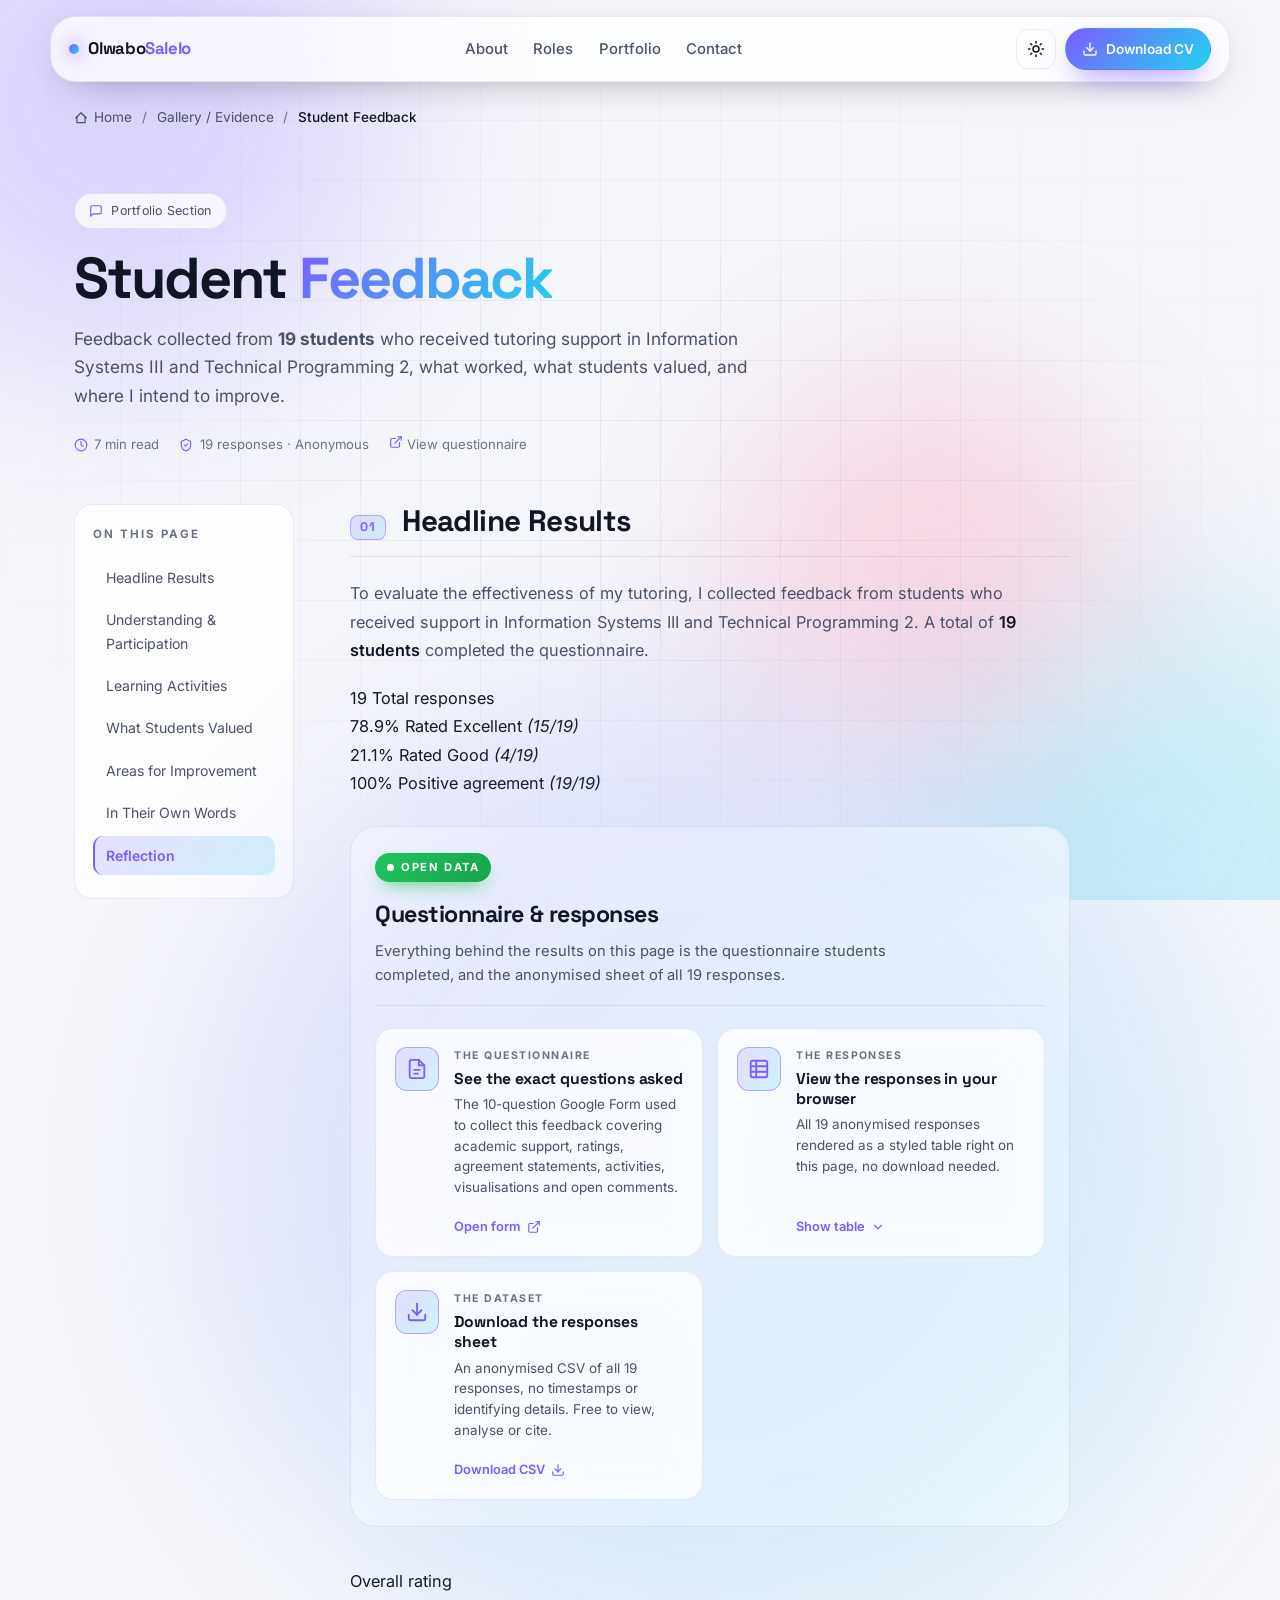
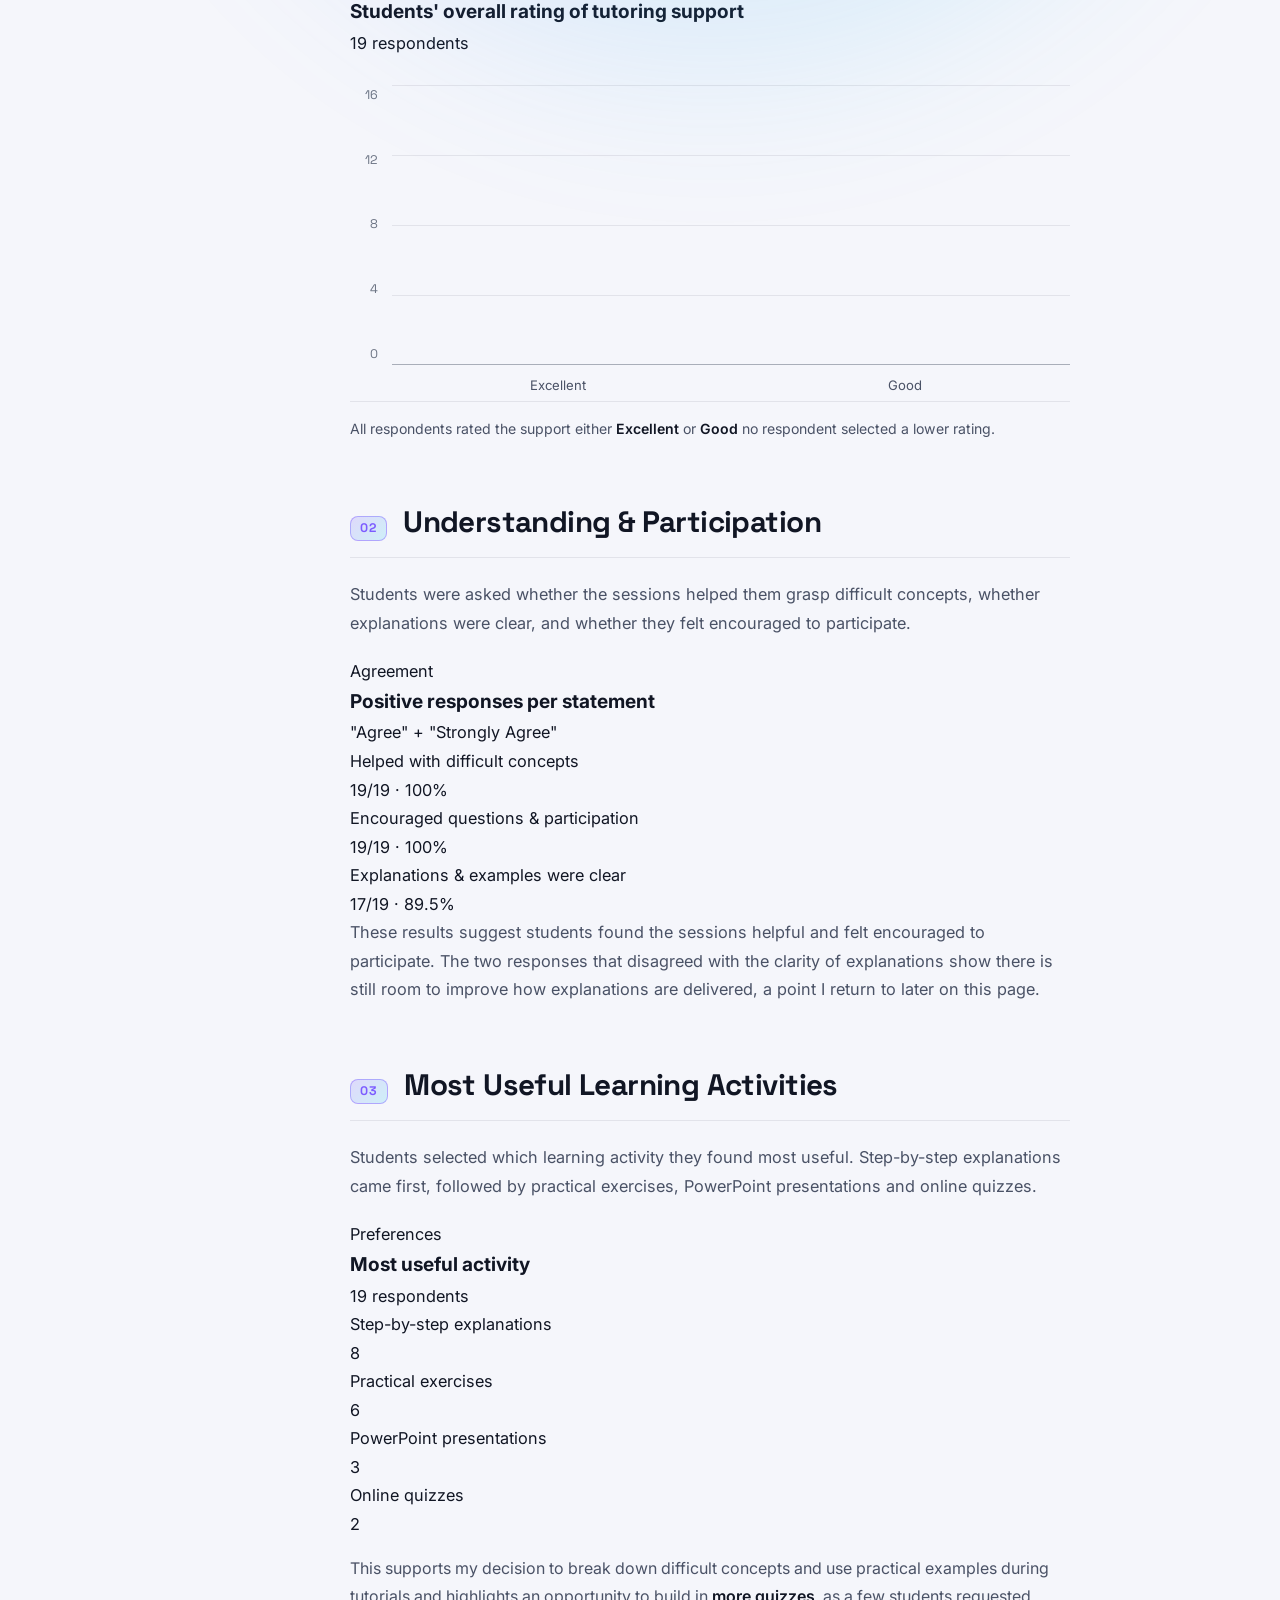
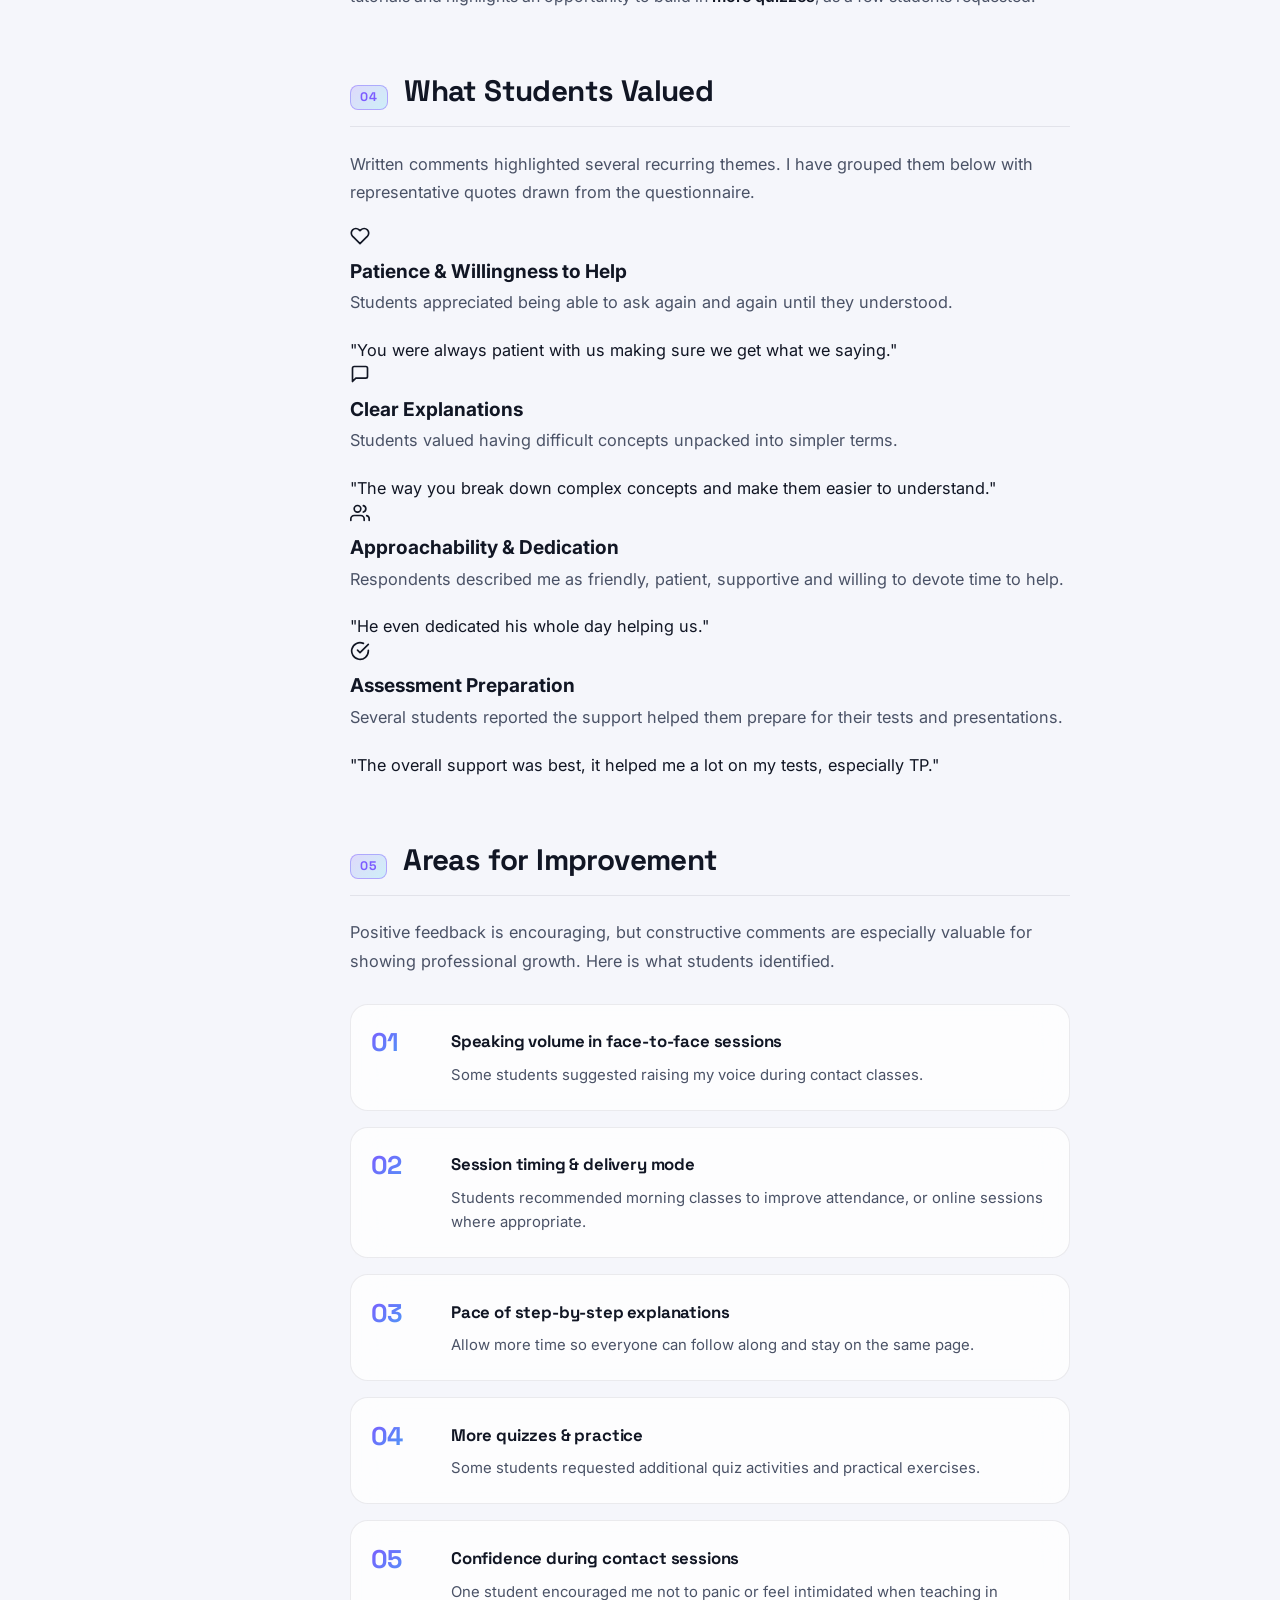
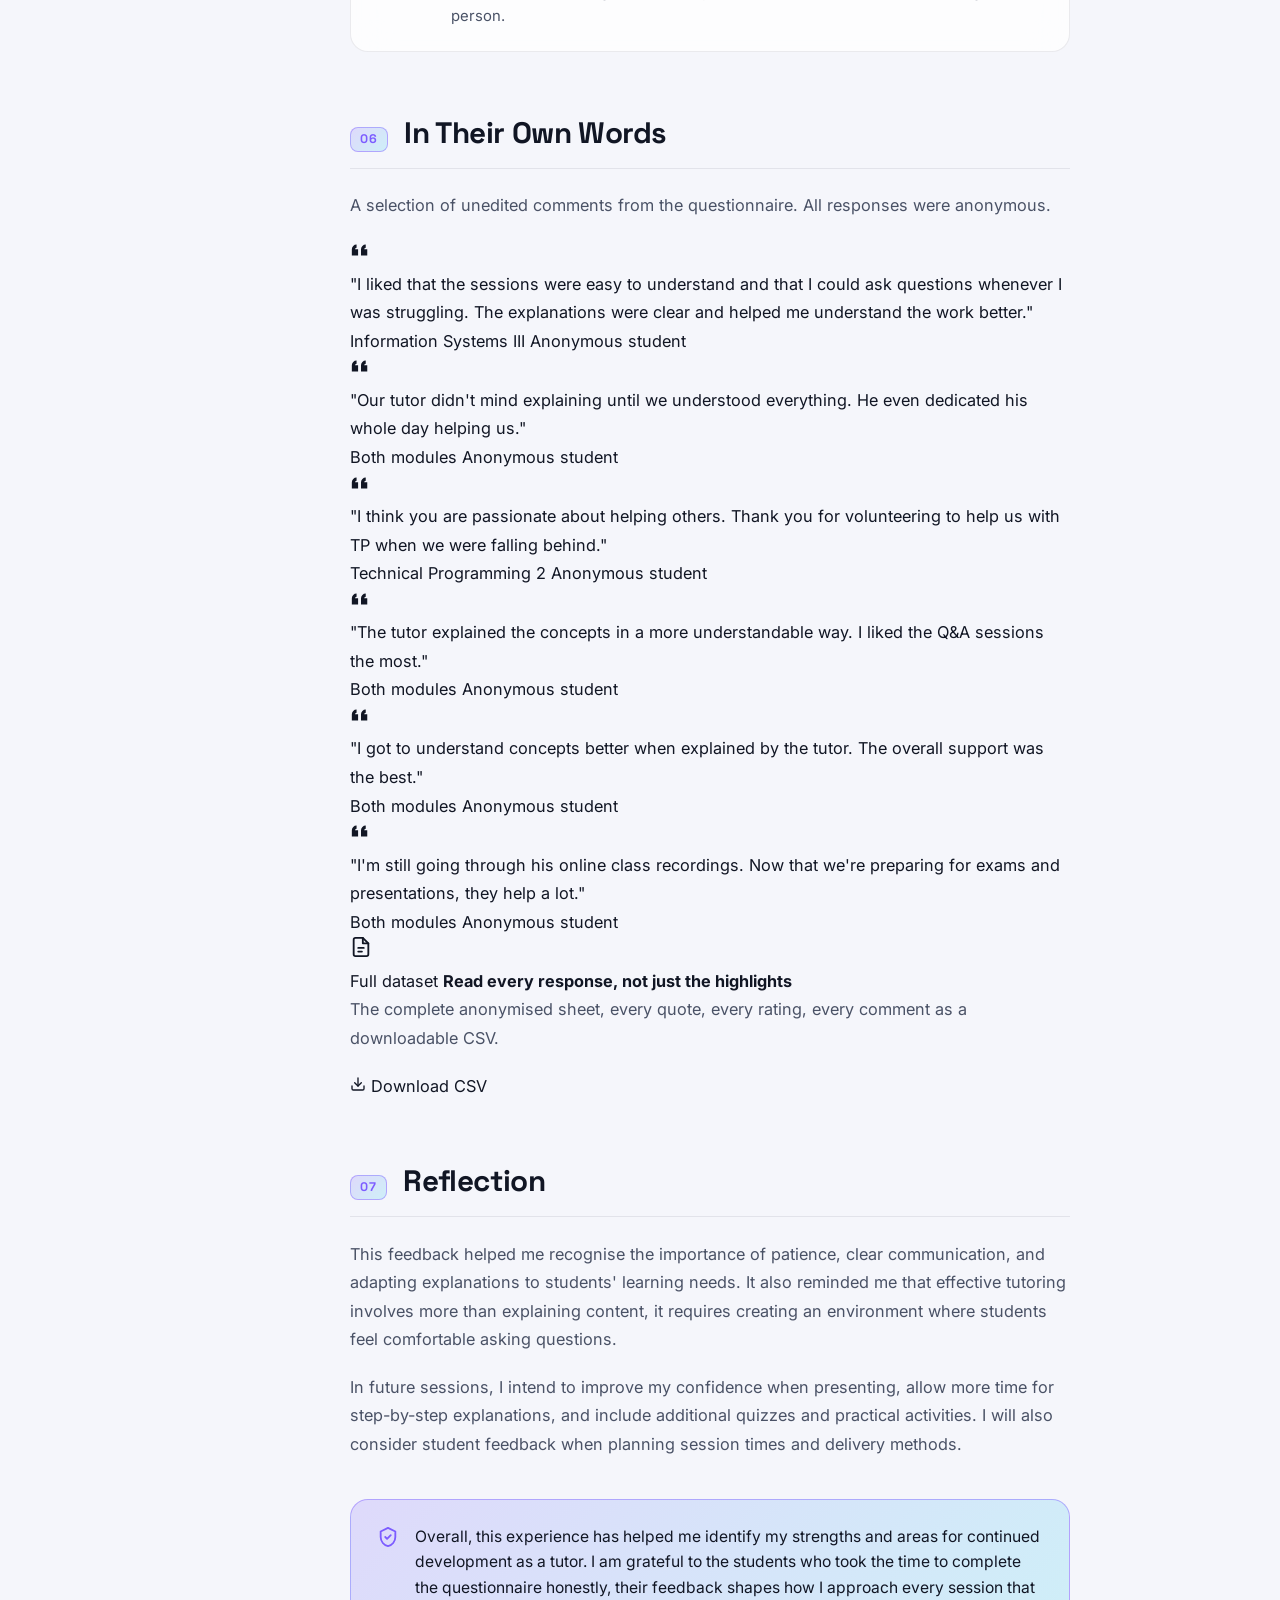
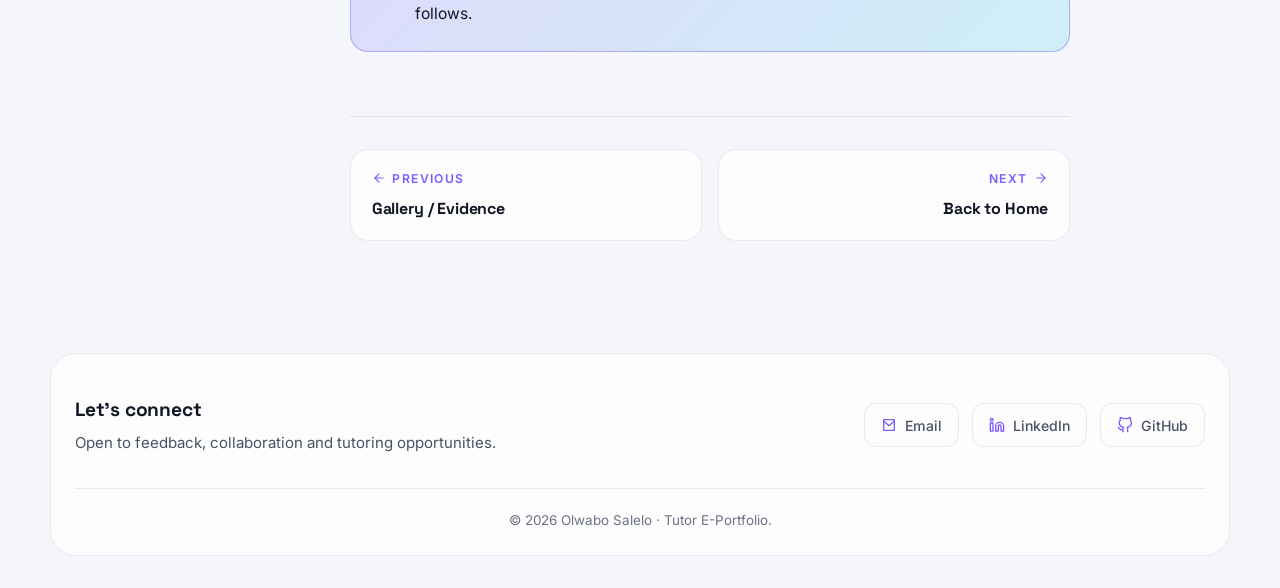
==== commit 317e351b: "Updated staff" ====
--- a/pages/feedback.html
+++ b/pages/feedback.html
@@ -43,7 +43,7 @@
           <path d="M21 12.79A9 9 0 1 1 11.21 3 7 7 0 0 0 21 12.79z"/>
         </svg>
       </button>
-      <a href="../assets/cv/Olwabo-Salelo-CV.pdf" class="btn btn-primary btn-sm" download>
+      <a href="../assets/cv/Olwabo_Salelo_CV.pdf" class="btn btn-primary btn-sm" download>
         <svg viewBox="0 0 24 24" width="16" height="16" fill="none" stroke="currentColor" stroke-width="2" stroke-linecap="round" stroke-linejoin="round">
           <path d="M21 15v4a2 2 0 0 1-2 2H5a2 2 0 0 1-2-2v-4"/>
           <polyline points="7 10 12 15 17 10"/>
